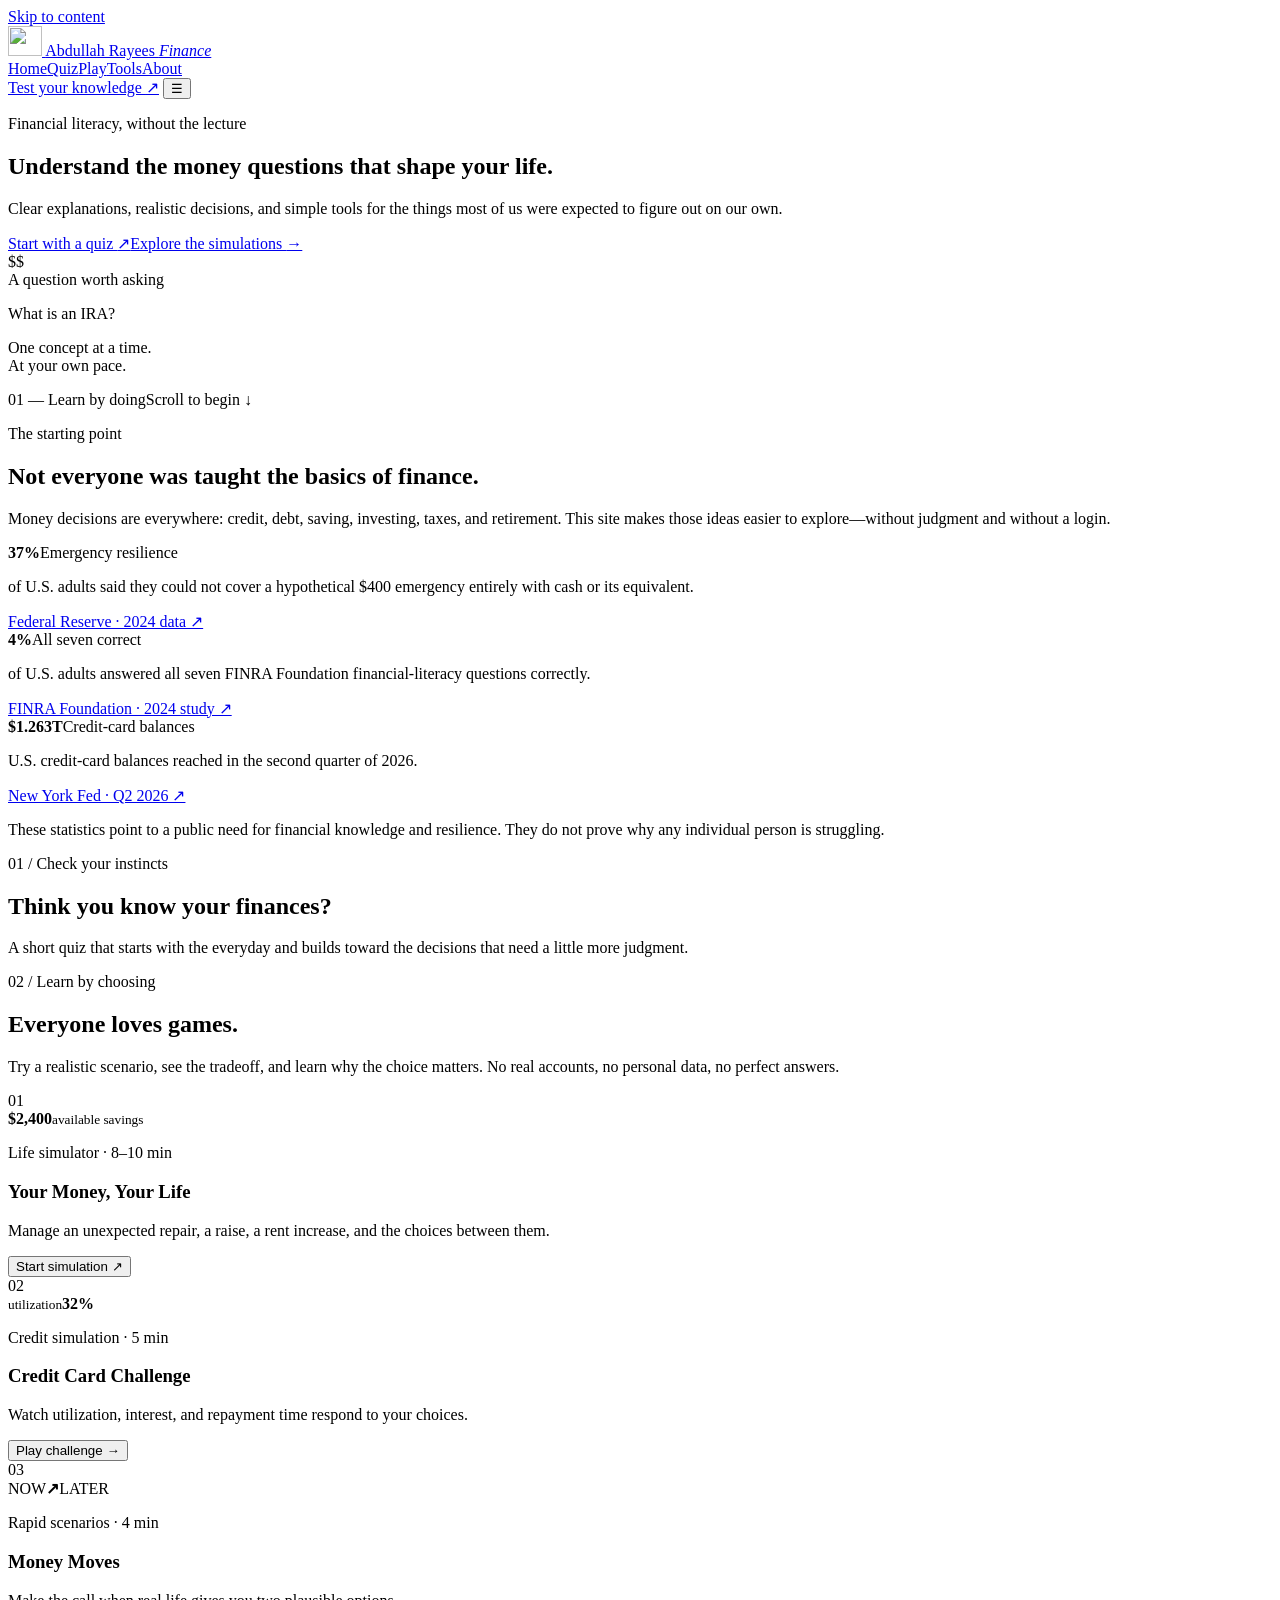
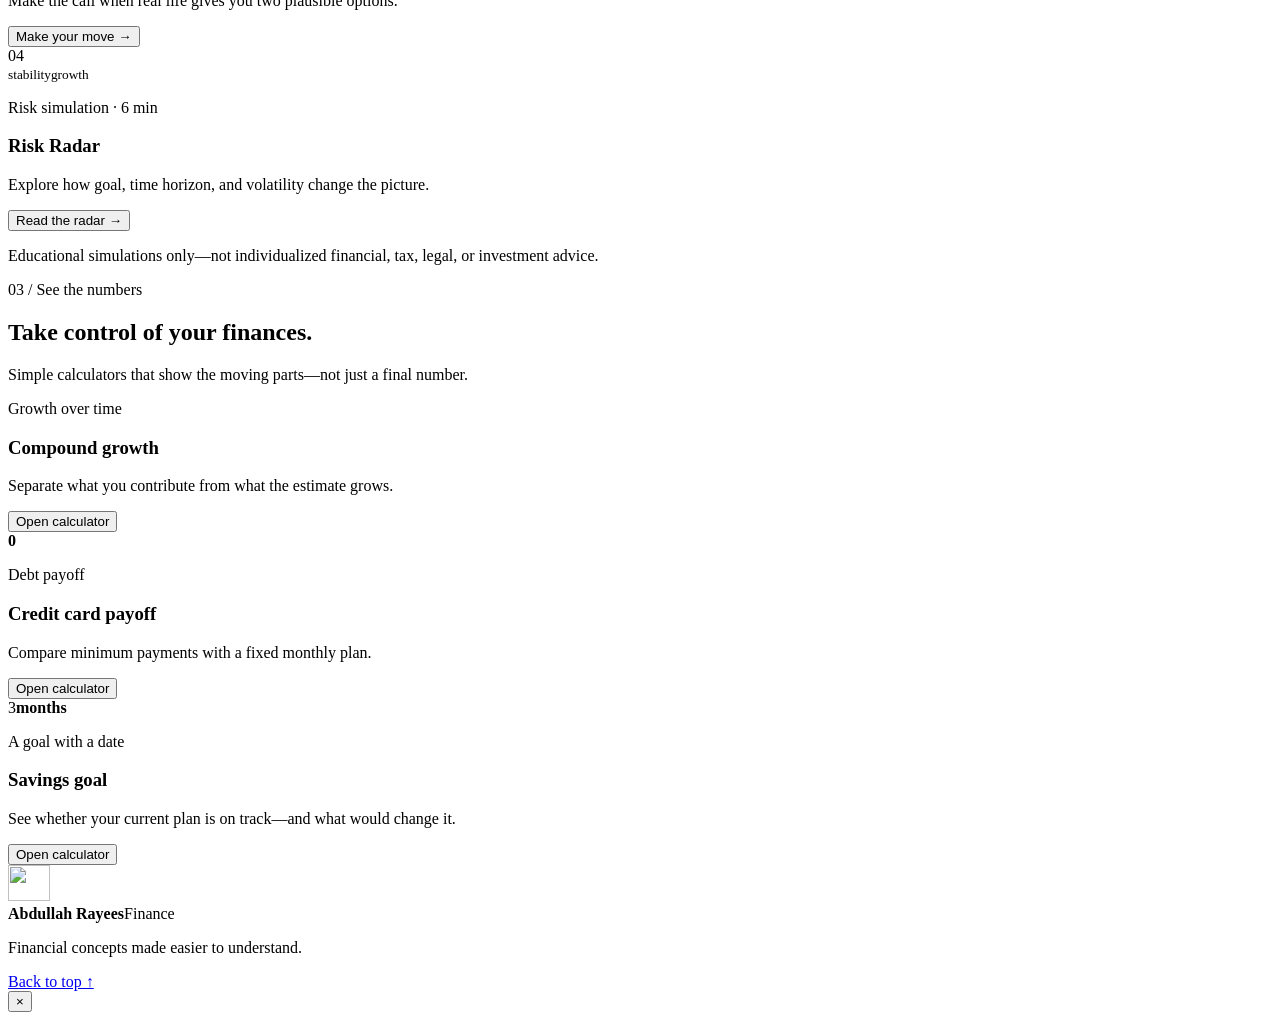
==== finance/index.html @ 42b0640b "Create index.html" ====
<!doctype html>
<html lang="en">
<head>
  <meta charset="utf-8">
  <meta name="viewport" content="width=device-width, initial-scale=1">
  <meta name="theme-color" content="#06182A">
  <meta name="description" content="A calm, practical introduction to financial concepts through quizzes, simulations, and simple tools.">
  <title>Finance, made clearer | Abdullah Rayees</title>
  <link rel="icon" href="./assets/favicon.ico">
  <link rel="stylesheet" href="./styles.css">
</head>
<body>
  <a class="skip-link" href="#main">Skip to content</a>
  <header class="site-header">
    <a class="brand" href="#top" aria-label="Abdullah Rayees Finance home">
      <img src="./assets/ar-mark.svg" alt="" width="34" height="30">
      <span>Abdullah Rayees <i>Finance</i></span>
    </a>
    <nav aria-label="Main navigation">
      <a href="#home">Home</a><a href="#quiz">Quiz</a><a href="#play">Play</a><a href="#tools">Tools</a><a href="#about">About</a>
    </nav>
    <a class="header-cta" href="#quiz">Test your knowledge <span>↗</span></a>
    <button class="menu-toggle" aria-label="Open menu" aria-expanded="false">☰</button>
  </header>

  <main id="main">
    <section class="hero section-dark" id="home">
      <div class="hero-grid">
        <div class="hero-copy">
          <p class="eyebrow">Financial literacy, without the lecture</p>
          <h1>Understand the money questions that shape your life.</h1>
          <p class="hero-intro">Clear explanations, realistic decisions, and simple tools for the things most of us were expected to figure out on our own.</p>
          <div class="hero-actions"><a class="button button-light" href="#quiz">Start with a quiz <span>↗</span></a><a class="text-link light-link" href="#play">Explore the simulations <span>→</span></a></div>
        </div>
        <div class="concept-card" aria-live="polite">
          <div class="orbit-art" aria-hidden="true"><span class="orbit orbit-one"></span><span class="orbit orbit-two"></span><span class="orbit-dot dot-one"></span><span class="orbit-dot dot-two"></span><span class="orbit-dot dot-three"></span><div class="orbit-core"><span>$$</span></div></div>
          <span class="concept-kicker">A question worth asking</span>
          <p class="concept-text" id="conceptText">What is an IRA?</p>
          <div class="concept-rule"><span></span></div>
          <p class="concept-note">One concept at a time.<br>At your own pace.</p>
        </div>
      </div>
      <div class="hero-foot"><span>01 — Learn by doing</span><span>Scroll to begin ↓</span></div>
    </section>

    <section class="problem section-light section-pad" id="about">
      <div class="section-heading split-heading"><div><p class="eyebrow gold">The starting point</p><h2>Not everyone was taught the basics of finance.</h2></div><p class="lede">Money decisions are everywhere: credit, debt, saving, investing, taxes, and retirement. This site makes those ideas easier to explore—without judgment and without a login.</p></div>
      <div class="stat-grid">
        <article class="stat-card"><div class="stat-top"><strong>37<span>%</span></strong><span class="stat-label">Emergency resilience</span></div><div class="stat-meter"><span style="width:37%"></span></div><p>of U.S. adults said they could not cover a hypothetical $400 emergency entirely with cash or its equivalent.</p><a href="https://www.federalreserve.gov/publications/2025-economic-well-being-of-us-households-in-2024-savings-and-investments.htm" target="_blank" rel="noopener">Federal Reserve · 2024 data ↗</a></article>
        <article class="stat-card featured"><div class="stat-top"><strong>4<span>%</span></strong><span class="stat-label">All seven correct</span></div><div class="stat-meter"><span style="width:4%"></span></div><p>of U.S. adults answered all seven FINRA Foundation financial-literacy questions correctly.</p><a href="https://www.finrafoundation.org/sites/finrafoundation/files/2025-07/NFCS-Report-Sixth-Edition-July-2025.pdf" target="_blank" rel="noopener">FINRA Foundation · 2024 study ↗</a></article>
        <article class="stat-card"><div class="stat-top"><strong>$1.263<span>T</span></strong><span class="stat-label">Credit-card balances</span></div><div class="stat-spark" aria-hidden="true"><i style="height:35%"></i><i style="height:48%"></i><i style="height:42%"></i><i style="height:66%"></i><i style="height:58%"></i><i style="height:83%"></i><i style="height:100%"></i></div><p>U.S. credit-card balances reached in the second quarter of 2026.</p><a href="https://www.newyorkfed.org/newsevents/news/research/2026/20260811" target="_blank" rel="noopener">New York Fed · Q2 2026 ↗</a></article>
      </div>
      <p class="source-note">These statistics point to a public need for financial knowledge and resilience. They do not prove why any individual person is struggling.</p>
    </section>

    <section class="quiz-section section-dark section-pad" id="quiz">
      <div class="section-heading split-heading"><div><p class="eyebrow">01 / Check your instincts</p><h2>Think you know your finances?</h2></div><p class="lede">A short quiz that starts with the everyday and builds toward the decisions that need a little more judgment.</p></div>
      <div class="quiz-shell" id="quizApp"></div>
    </section>

    <section class="play-section section-light section-pad" id="play">
      <div class="section-heading split-heading"><div><p class="eyebrow gold">02 / Learn by choosing</p><h2>Everyone loves games.</h2></div><p class="lede">Try a realistic scenario, see the tradeoff, and learn why the choice matters. No real accounts, no personal data, no perfect answers.</p></div>
      <div class="game-grid">
        <article class="game-card game-card-large"><div class="card-number">01</div><div class="game-visual life-visual" aria-hidden="true"><span class="visual-ring"></span><span class="visual-line line-a"></span><span class="visual-line line-b"></span><span class="visual-dot"></span><strong>$2,400</strong><small>available savings</small></div><div><p class="card-type">Life simulator · 8–10 min</p><h3>Your Money, Your Life</h3><p>Manage an unexpected repair, a raise, a rent increase, and the choices between them.</p><button class="button button-dark game-launch" data-game="life">Start simulation <span>↗</span></button></div></article>
        <article class="game-card"><div class="card-number">02</div><div class="game-visual credit-visual" aria-hidden="true"><span class="credit-bar"><i></i></span><span class="credit-bar"><i></i></span><span class="credit-bar"><i></i></span><small>utilization</small><strong>32%</strong></div><p class="card-type">Credit simulation · 5 min</p><h3>Credit Card Challenge</h3><p>Watch utilization, interest, and repayment time respond to your choices.</p><button class="text-link launch-link game-launch" data-game="credit">Play challenge <span>→</span></button></article>
        <article class="game-card"><div class="card-number">03</div><div class="game-visual moves-visual" aria-hidden="true"><span>NOW</span><b>↗</b><span>LATER</span></div><p class="card-type">Rapid scenarios · 4 min</p><h3>Money Moves</h3><p>Make the call when real life gives you two plausible options.</p><button class="text-link launch-link game-launch" data-game="moves">Make your move <span>→</span></button></article>
        <article class="game-card"><div class="card-number">04</div><div class="game-visual risk-visual" aria-hidden="true"><span class="risk-axis"></span><span class="risk-point point-low"></span><span class="risk-point point-high"></span><small>stability</small><small>growth</small></div><p class="card-type">Risk simulation · 6 min</p><h3>Risk Radar</h3><p>Explore how goal, time horizon, and volatility change the picture.</p><button class="text-link launch-link game-launch" data-game="risk">Read the radar <span>→</span></button></article>
      </div>
      <p class="disclaimer">Educational simulations only—not individualized financial, tax, legal, or investment advice.</p>
    </section>

    <section class="tools-section section-dark section-pad" id="tools">
      <div class="section-heading split-heading"><div><p class="eyebrow">03 / See the numbers</p><h2>Take control of your finances.</h2></div><p class="lede">Simple calculators that show the moving parts—not just a final number.</p></div>
      <div class="tools-grid"><article class="tool-card"><div class="tool-visual growth-visual" aria-hidden="true"><span></span><span></span><span></span><span></span><span></span><span></span></div><p class="card-type">Growth over time</p><h3>Compound growth</h3><p>Separate what you contribute from what the estimate grows.</p><button class="button button-light tool-launch" data-tool="compound">Open calculator</button></article><article class="tool-card"><div class="tool-visual payoff-visual" aria-hidden="true"><span class="payoff-path"></span><b>0</b></div><p class="card-type">Debt payoff</p><h3>Credit card payoff</h3><p>Compare minimum payments with a fixed monthly plan.</p><button class="button button-light tool-launch" data-tool="payoff">Open calculator</button></article><article class="tool-card"><div class="tool-visual goal-visual" aria-hidden="true"><span>3</span><i></i><b>months</b></div><p class="card-type">A goal with a date</p><h3>Savings goal</h3><p>See whether your current plan is on track—and what would change it.</p><button class="button button-light tool-launch" data-tool="savings">Open calculator</button></article></div>
    </section>
  </main>

  <footer class="site-footer"><div class="footer-brand"><img src="./assets/ar-mark.svg" alt="" width="42" height="36"><div><strong>Abdullah Rayees</strong><span>Finance</span></div></div><p>Financial concepts made easier to understand.</p><div><a href="#home">Back to top ↑</a></div></footer>

  <div class="modal" id="modal" aria-hidden="true"><div class="modal-backdrop" data-close-modal></div><div class="modal-panel" role="dialog" aria-modal="true" aria-labelledby="modalTitle"><button class="modal-close" aria-label="Close">×</button><div id="modalContent"></div></div></div>
  <script src="./script.js"></script>
</body>
</html>
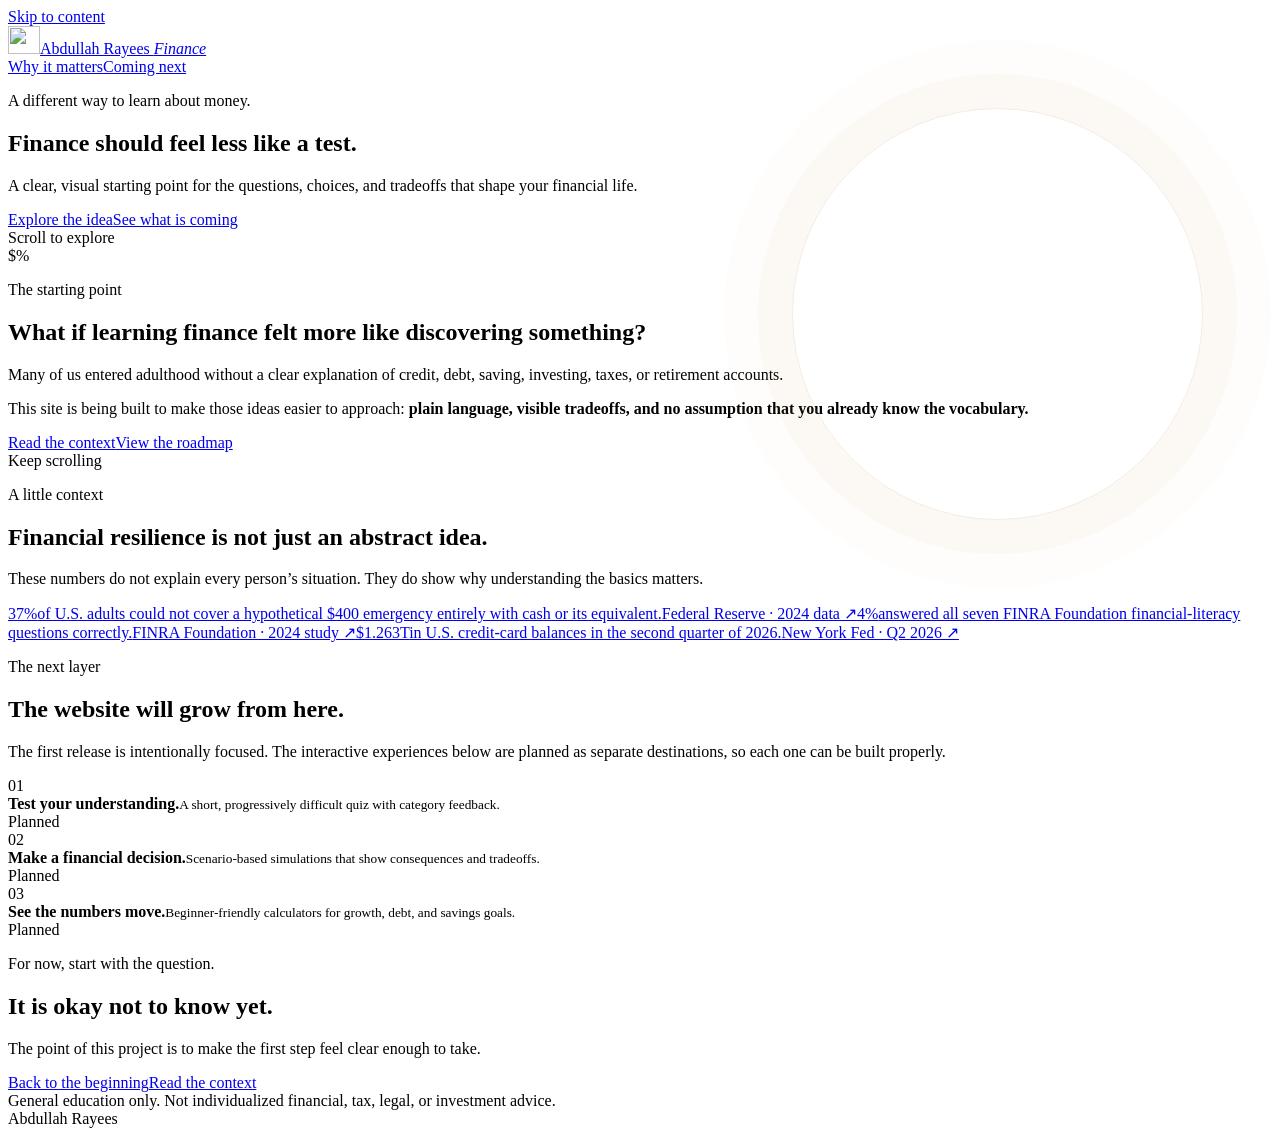
==== commit fe50bd14: "Update index.html" ====
--- a/finance/index.html
+++ b/finance/index.html
@@ -3,81 +3,35 @@
 <head>
   <meta charset="utf-8">
   <meta name="viewport" content="width=device-width, initial-scale=1">
-  <meta name="theme-color" content="#06182A">
-  <meta name="description" content="A calm, practical introduction to financial concepts through quizzes, simulations, and simple tools.">
-  <title>Finance, made clearer | Abdullah Rayees</title>
+  <meta name="theme-color" content="#07111f">
+  <meta name="description" content="A different way to learn the money questions that shape your life.">
+  <title>A different way to learn about money</title>
   <link rel="icon" href="./assets/favicon.ico">
   <link rel="stylesheet" href="./styles.css">
 </head>
 <body>
   <a class="skip-link" href="#main">Skip to content</a>
-  <header class="site-header">
-    <a class="brand" href="#top" aria-label="Abdullah Rayees Finance home">
-      <img src="./assets/ar-mark.svg" alt="" width="34" height="30">
-      <span>Abdullah Rayees <i>Finance</i></span>
-    </a>
-    <nav aria-label="Main navigation">
-      <a href="#home">Home</a><a href="#quiz">Quiz</a><a href="#play">Play</a><a href="#tools">Tools</a><a href="#about">About</a>
-    </nav>
-    <a class="header-cta" href="#quiz">Test your knowledge <span>↗</span></a>
-    <button class="menu-toggle" aria-label="Open menu" aria-expanded="false">☰</button>
-  </header>
+  <nav class="site-nav" aria-label="Primary navigation">
+    <a class="wordmark" href="#home"><img src="./assets/ar-mark.svg" alt="" width="32" height="28"><span>Abdullah Rayees <em>Finance</em></span></a>
+    <div class="nav-links"><a href="#why-it-matters">Why it matters</a><a href="#coming-next">Coming next</a></div>
+  </nav>
 
   <main id="main">
-    <section class="hero section-dark" id="home">
-      <div class="hero-grid">
-        <div class="hero-copy">
-          <p class="eyebrow">Financial literacy, without the lecture</p>
-          <h1>Understand the money questions that shape your life.</h1>
-          <p class="hero-intro">Clear explanations, realistic decisions, and simple tools for the things most of us were expected to figure out on our own.</p>
-          <div class="hero-actions"><a class="button button-light" href="#quiz">Start with a quiz <span>↗</span></a><a class="text-link light-link" href="#play">Explore the simulations <span>→</span></a></div>
-        </div>
-        <div class="concept-card" aria-live="polite">
-          <div class="orbit-art" aria-hidden="true"><span class="orbit orbit-one"></span><span class="orbit orbit-two"></span><span class="orbit-dot dot-one"></span><span class="orbit-dot dot-two"></span><span class="orbit-dot dot-three"></span><div class="orbit-core"><span>$$</span></div></div>
-          <span class="concept-kicker">A question worth asking</span>
-          <p class="concept-text" id="conceptText">What is an IRA?</p>
-          <div class="concept-rule"><span></span></div>
-          <p class="concept-note">One concept at a time.<br>At your own pace.</p>
-        </div>
-      </div>
-      <div class="hero-foot"><span>01 — Learn by doing</span><span>Scroll to begin ↓</span></div>
+    <section class="hero reveal" id="home">
+      <div class="hero-copy"><p class="kicker">A different way to learn about money.</p><h1>Finance should feel less like a test.</h1><p class="hero-description">A clear, visual starting point for the questions, choices, and tradeoffs that shape your financial life.</p><div class="actions"><a class="button primary" href="#why-it-matters">Explore the idea</a><a class="button" href="#coming-next">See what is coming</a></div></div>
+      <div class="scroll-cue">Scroll to explore</div>
+      <div class="hero-drawing" aria-hidden="true"><span class="coin coin-a">$</span><span class="coin coin-b">%</span><span class="orbit-line"></span><span class="orbit-line orbit-line-two"></span><span class="hero-dot"></span></div>
     </section>
 
-    <section class="problem section-light section-pad" id="about">
-      <div class="section-heading split-heading"><div><p class="eyebrow gold">The starting point</p><h2>Not everyone was taught the basics of finance.</h2></div><p class="lede">Money decisions are everywhere: credit, debt, saving, investing, taxes, and retirement. This site makes those ideas easier to explore—without judgment and without a login.</p></div>
-      <div class="stat-grid">
-        <article class="stat-card"><div class="stat-top"><strong>37<span>%</span></strong><span class="stat-label">Emergency resilience</span></div><div class="stat-meter"><span style="width:37%"></span></div><p>of U.S. adults said they could not cover a hypothetical $400 emergency entirely with cash or its equivalent.</p><a href="https://www.federalreserve.gov/publications/2025-economic-well-being-of-us-households-in-2024-savings-and-investments.htm" target="_blank" rel="noopener">Federal Reserve · 2024 data ↗</a></article>
-        <article class="stat-card featured"><div class="stat-top"><strong>4<span>%</span></strong><span class="stat-label">All seven correct</span></div><div class="stat-meter"><span style="width:4%"></span></div><p>of U.S. adults answered all seven FINRA Foundation financial-literacy questions correctly.</p><a href="https://www.finrafoundation.org/sites/finrafoundation/files/2025-07/NFCS-Report-Sixth-Edition-July-2025.pdf" target="_blank" rel="noopener">FINRA Foundation · 2024 study ↗</a></article>
-        <article class="stat-card"><div class="stat-top"><strong>$1.263<span>T</span></strong><span class="stat-label">Credit-card balances</span></div><div class="stat-spark" aria-hidden="true"><i style="height:35%"></i><i style="height:48%"></i><i style="height:42%"></i><i style="height:66%"></i><i style="height:58%"></i><i style="height:83%"></i><i style="height:100%"></i></div><p>U.S. credit-card balances reached in the second quarter of 2026.</p><a href="https://www.newyorkfed.org/newsevents/news/research/2026/20260811" target="_blank" rel="noopener">New York Fed · Q2 2026 ↗</a></article>
-      </div>
-      <p class="source-note">These statistics point to a public need for financial knowledge and resilience. They do not prove why any individual person is struggling.</p>
-    </section>
+    <section class="intro-section reveal" id="why-it-matters"><div class="intro-copy"><p class="kicker">The starting point</p><h2>What if learning finance felt more like discovering something?</h2><p>Many of us entered adulthood without a clear explanation of credit, debt, saving, investing, taxes, or retirement accounts.</p><p>This site is being built to make those ideas easier to approach: <strong>plain language, visible tradeoffs, and no assumption that you already know the vocabulary.</strong></p><div class="actions intro-actions"><a class="button primary" href="#evidence">Read the context</a><a class="button" href="#coming-next">View the roadmap</a></div><div class="scroll-cue intro-scroll">Keep scrolling</div></div></section>
 
-    <section class="quiz-section section-dark section-pad" id="quiz">
-      <div class="section-heading split-heading"><div><p class="eyebrow">01 / Check your instincts</p><h2>Think you know your finances?</h2></div><p class="lede">A short quiz that starts with the everyday and builds toward the decisions that need a little more judgment.</p></div>
-      <div class="quiz-shell" id="quizApp"></div>
-    </section>
+    <section class="evidence-section reveal" id="evidence"><div class="section-rule"></div><div class="evidence-copy"><p class="kicker">A little context</p><h2>Financial resilience is not just an abstract idea.</h2><p class="story-detail">These numbers do not explain every person’s situation. They do show why understanding the basics matters.</p></div><div class="evidence-list"><a class="evidence-row" href="https://www.federalreserve.gov/publications/2025-economic-well-being-of-us-households-in-2024-savings-and-investments.htm" target="_blank" rel="noopener"><span class="evidence-number">37%</span><span class="evidence-text">of U.S. adults could not cover a hypothetical $400 emergency entirely with cash or its equivalent.</span><span class="evidence-source">Federal Reserve · 2024 data ↗</span></a><a class="evidence-row" href="https://www.finrafoundation.org/sites/finrafoundation/files/2025-07/NFCS-Report-Sixth-Edition-July-2025.pdf" target="_blank" rel="noopener"><span class="evidence-number">4%</span><span class="evidence-text">answered all seven FINRA Foundation financial-literacy questions correctly.</span><span class="evidence-source">FINRA Foundation · 2024 study ↗</span></a><a class="evidence-row" href="https://www.newyorkfed.org/newsevents/news/research/2026/20260811" target="_blank" rel="noopener"><span class="evidence-number">$1.263T</span><span class="evidence-text">in U.S. credit-card balances in the second quarter of 2026.</span><span class="evidence-source">New York Fed · Q2 2026 ↗</span></a></div></section>
 
-    <section class="play-section section-light section-pad" id="play">
-      <div class="section-heading split-heading"><div><p class="eyebrow gold">02 / Learn by choosing</p><h2>Everyone loves games.</h2></div><p class="lede">Try a realistic scenario, see the tradeoff, and learn why the choice matters. No real accounts, no personal data, no perfect answers.</p></div>
-      <div class="game-grid">
-        <article class="game-card game-card-large"><div class="card-number">01</div><div class="game-visual life-visual" aria-hidden="true"><span class="visual-ring"></span><span class="visual-line line-a"></span><span class="visual-line line-b"></span><span class="visual-dot"></span><strong>$2,400</strong><small>available savings</small></div><div><p class="card-type">Life simulator · 8–10 min</p><h3>Your Money, Your Life</h3><p>Manage an unexpected repair, a raise, a rent increase, and the choices between them.</p><button class="button button-dark game-launch" data-game="life">Start simulation <span>↗</span></button></div></article>
-        <article class="game-card"><div class="card-number">02</div><div class="game-visual credit-visual" aria-hidden="true"><span class="credit-bar"><i></i></span><span class="credit-bar"><i></i></span><span class="credit-bar"><i></i></span><small>utilization</small><strong>32%</strong></div><p class="card-type">Credit simulation · 5 min</p><h3>Credit Card Challenge</h3><p>Watch utilization, interest, and repayment time respond to your choices.</p><button class="text-link launch-link game-launch" data-game="credit">Play challenge <span>→</span></button></article>
-        <article class="game-card"><div class="card-number">03</div><div class="game-visual moves-visual" aria-hidden="true"><span>NOW</span><b>↗</b><span>LATER</span></div><p class="card-type">Rapid scenarios · 4 min</p><h3>Money Moves</h3><p>Make the call when real life gives you two plausible options.</p><button class="text-link launch-link game-launch" data-game="moves">Make your move <span>→</span></button></article>
-        <article class="game-card"><div class="card-number">04</div><div class="game-visual risk-visual" aria-hidden="true"><span class="risk-axis"></span><span class="risk-point point-low"></span><span class="risk-point point-high"></span><small>stability</small><small>growth</small></div><p class="card-type">Risk simulation · 6 min</p><h3>Risk Radar</h3><p>Explore how goal, time horizon, and volatility change the picture.</p><button class="text-link launch-link game-launch" data-game="risk">Read the radar <span>→</span></button></article>
-      </div>
-      <p class="disclaimer">Educational simulations only—not individualized financial, tax, legal, or investment advice.</p>
-    </section>
+    <section class="roadmap-section reveal" id="coming-next"><div class="roadmap-copy"><p class="kicker">The next layer</p><h2>The website will grow from here.</h2><p class="story-detail">The first release is intentionally focused. The interactive experiences below are planned as separate destinations, so each one can be built properly.</p></div><div class="roadmap-list"><div class="roadmap-row"><span class="row-number">01</span><div><strong>Test your understanding.</strong><small>A short, progressively difficult quiz with category feedback.</small></div><span class="status">Planned</span></div><div class="roadmap-row"><span class="row-number">02</span><div><strong>Make a financial decision.</strong><small>Scenario-based simulations that show consequences and tradeoffs.</small></div><span class="status">Planned</span></div><div class="roadmap-row"><span class="row-number">03</span><div><strong>See the numbers move.</strong><small>Beginner-friendly calculators for growth, debt, and savings goals.</small></div><span class="status">Planned</span></div></div></section>
 
-    <section class="tools-section section-dark section-pad" id="tools">
-      <div class="section-heading split-heading"><div><p class="eyebrow">03 / See the numbers</p><h2>Take control of your finances.</h2></div><p class="lede">Simple calculators that show the moving parts—not just a final number.</p></div>
-      <div class="tools-grid"><article class="tool-card"><div class="tool-visual growth-visual" aria-hidden="true"><span></span><span></span><span></span><span></span><span></span><span></span></div><p class="card-type">Growth over time</p><h3>Compound growth</h3><p>Separate what you contribute from what the estimate grows.</p><button class="button button-light tool-launch" data-tool="compound">Open calculator</button></article><article class="tool-card"><div class="tool-visual payoff-visual" aria-hidden="true"><span class="payoff-path"></span><b>0</b></div><p class="card-type">Debt payoff</p><h3>Credit card payoff</h3><p>Compare minimum payments with a fixed monthly plan.</p><button class="button button-light tool-launch" data-tool="payoff">Open calculator</button></article><article class="tool-card"><div class="tool-visual goal-visual" aria-hidden="true"><span>3</span><i></i><b>months</b></div><p class="card-type">A goal with a date</p><h3>Savings goal</h3><p>See whether your current plan is on track—and what would change it.</p><button class="button button-light tool-launch" data-tool="savings">Open calculator</button></article></div>
-    </section>
+    <section class="closing reveal"><div><p class="kicker">For now, start with the question.</p><h2>It is okay not to know yet.</h2><p class="story-detail closing-detail">The point of this project is to make the first step feel clear enough to take.</p><div class="actions"><a class="button primary" href="#home">Back to the beginning</a><a class="button" href="#evidence">Read the context</a></div></div></section>
   </main>
-
-  <footer class="site-footer"><div class="footer-brand"><img src="./assets/ar-mark.svg" alt="" width="42" height="36"><div><strong>Abdullah Rayees</strong><span>Finance</span></div></div><p>Financial concepts made easier to understand.</p><div><a href="#home">Back to top ↑</a></div></footer>
-
-  <div class="modal" id="modal" aria-hidden="true"><div class="modal-backdrop" data-close-modal></div><div class="modal-panel" role="dialog" aria-modal="true" aria-labelledby="modalTitle"><button class="modal-close" aria-label="Close">×</button><div id="modalContent"></div></div></div>
+  <footer><div>General education only. Not individualized financial, tax, legal, or investment advice.</div><span>Abdullah Rayees</span></footer>
   <script src="./script.js"></script>
 </body>
 </html>
--- a/finance/styles.css
+++ b/finance/styles.css
@@ -0,0 +1,3 @@
+@import url('https://fonts.googleapis.com/css2?family=DM+Sans:wght@400;500;600;700&family=Playfair+Display:wght@500;600&display=swap');
+:root{--motion:cubic-bezier(.22,.61,.36,1)}
+.section-dark{position:relative;overflow:hidden}.section-dark:after{content:"";position:absolute;inset:0;pointer-events:none;opacity:.16;background-image:linear-gradient(rgba(238,228,210,.18) 1px,transparent 1px),linear-gradient(90deg,rgba(238,228,210,.18) 1px,transparent 1px);background-size:72px 72px;mask-image:linear-gradient(to bottom,transparent,black 18%,black 80%,transparent)}.section-dark>*{position:relative;z-index:1}.hero:before{content:"";position:absolute;width:32vw;height:32vw;right:6vw;top:12%;border:1px solid rgba(184,149,88,.18);border-radius:50%;box-shadow:0 0 0 34px rgba(184,149,88,.035),0 0 0 68px rgba(184,149,88,.025);animation:slow-spin 32s linear infinite}.hero:after{opacity:.1}.hero-copy{animation:rise-in .8s var(--motion) both}.concept-card{animation:rise-in 1s .12s var(--motion) both;box-shadow:inset 0 0 70px rgba(184,149,88,.04)}.orbit-art{position:absolute;right:9%;top:8%;width:118px;height:118px;opacity:.82}.orbit{position:absolute;inset:0;border:1px solid rgba(184,149,88,.55);border-radius:50%;transform:rotate(-28deg) scaleX(.48)}.orbit-two{inset:14px;transform:rotate(54deg) scaleX(.65);border-color:rgba(238,228,210,.4)}.orbit-core{position:absolute;inset:48px;border:1px solid var(--gold);border-radius:50%;display:grid;place-items:center;color:var(--gold);font:600 .62rem var(--body)}.orbit-dot{position:absolute;width:6px;height:6px;background:var(--gold);border-radius:50%;box-shadow:0 0 0 4px rgba(184,149,88,.12)}.dot-one{left:5px;top:50%;animation:orbit-one 8s linear infinite}.dot-two{right:6px;top:20%;background:var(--champ);animation:orbit-two 11s linear infinite}.dot-three{right:25%;bottom:0;animation:float 3s ease-in-out infinite}.stat-card,.game-card,.tool-card{transition:transform .35s var(--motion),box-shadow .35s var(--motion)}.stat-card:hover,.game-card:hover,.tool-card:hover{transform:translateY(-6px);box-shadow:0 18px 34px rgba(6,24,42,.12);z-index:2}.stat-top{display:flex;justify-content:space-between;align-items:flex-start;gap:1rem}.stat-label{font-size:.62rem;text-transform:uppercase;letter-spacing:.11em;color:var(--blue);padding-top:.6rem;text-align:right}.stat-meter{height:5px;background:rgba(6,24,42,.1);margin:1rem 0 .2rem;overflow:hidden}.stat-meter span{display:block;height:100%;background:var(--gold);animation:grow-in 1.4s .3s var(--motion) both;transform-origin:left}.stat-spark{height:40px;display:flex;align-items:flex-end;gap:4px;margin:1rem 0 .2rem}.stat-spark i{display:block;flex:1;background:var(--blue);opacity:.65;animation:bar-rise .8s var(--motion) both}.stat-spark i:last-child{background:var(--gold);opacity:1}.game-visual{position:relative;height:96px;margin:0 0 1.3rem;overflow:hidden}.game-card-large .game-visual{height:150px;position:absolute;right:2rem;top:1.8rem;width:42%}.life-visual .visual-ring{position:absolute;width:118px;height:118px;border:1px solid rgba(6,24,42,.3);border-radius:50%;right:20%;top:10px;box-shadow:0 0 0 16px rgba(6,24,42,.035),0 0 0 32px rgba(6,24,42,.025)}.life-visual .visual-line{position:absolute;height:1px;background:var(--blue);transform-origin:left;left:14%;top:54%}.line-a{width:65%;transform:rotate(-22deg)}.line-b{width:52%;transform:rotate(29deg);opacity:.55}.visual-dot{position:absolute;width:9px;height:9px;background:var(--gold);border-radius:50%;left:13%;top:50%;box-shadow:0 0 0 7px rgba(184,149,88,.18);animation:float 3.5s ease-in-out infinite}.life-visual strong,.life-visual small{position:absolute;right:2%;bottom:24px;color:var(--navy)}.life-visual small{bottom:5px;font-size:.62rem;text-transform:uppercase;letter-spacing:.1em;color:var(--blue)}.credit-visual{display:flex;flex-direction:column;justify-content:center;gap:7px;padding-right:35%}.credit-bar{height:7px;background:rgba(6,24,42,.12);display:block}.credit-bar i{display:block;height:100%;background:var(--blue);animation:grow-in 1.1s var(--motion) both}.credit-bar:nth-child(1) i{width:32%}.credit-bar:nth-child(2) i{width:57%;background:var(--gold)}.credit-bar:nth-child(3) i{width:22%}.credit-visual small,.credit-visual strong{position:absolute;right:0;top:22px;color:var(--blue);font-size:.62rem;text-transform:uppercase;letter-spacing:.1em}.credit-visual strong{top:38px;color:var(--navy);font:2.3rem var(--display);letter-spacing:-.05em}.moves-visual{border-bottom:1px solid var(--line);display:flex;align-items:center;justify-content:space-between;padding:0 5%;color:var(--blue);font-size:.63rem;letter-spacing:.12em}.moves-visual b{font-size:2rem;color:var(--gold);font-weight:400;animation:float 2.5s ease-in-out infinite}.risk-visual{margin-top:5px;border-left:1px solid var(--line);border-bottom:1px solid var(--line)}.risk-axis{position:absolute;left:12%;bottom:26%;width:74%;height:1px;background:var(--blue);transform:rotate(-20deg);transform-origin:left}.risk-point{position:absolute;width:10px;height:10px;border-radius:50%;background:var(--gold);box-shadow:0 0 0 6px rgba(184,149,88,.18)}.point-low{left:18%;bottom:18%}.point-high{right:19%;top:14%;background:var(--blue);box-shadow:0 0 0 6px rgba(50,101,138,.15)}.risk-visual small{position:absolute;bottom:1px;color:var(--blue);font-size:.6rem;text-transform:uppercase;letter-spacing:.1em}.risk-visual small:last-child{right:0}.tool-visual{height:74px;width:100%;margin-bottom:1.4rem;position:relative}.growth-visual{display:flex;align-items:flex-end;gap:6px;padding:0 6%;border-bottom:1px solid rgba(238,228,210,.25)}.growth-visual span{display:block;flex:1;background:var(--blue);height:25%;animation:bar-rise 1s var(--motion) both}.growth-visual span:nth-child(2){height:34%;animation-delay:.08s}.growth-visual span:nth-child(3){height:47%;animation-delay:.16s}.growth-visual span:nth-child(4){height:58%;animation-delay:.24s}.growth-visual span:nth-child(5){height:74%;animation-delay:.32s}.growth-visual span:nth-child(6){height:100%;background:var(--gold);animation-delay:.4s}..payoff-visual{border-bottom:1px solid rgba(238,228,210,.25)}.payoff-path{position:absolute;left:3%;right:3%;top:15%;height:70%;border-bottom:2px solid var(--gold);border-radius:0 0 100% 0;transform:skewY(-16deg)}.payoff-visual b{position:absolute;right:2%;bottom:2px;color:var(--gold);font:2.4rem var(--display)}.goal-visual{display:flex;align-items:center;gap:1rem;color:var(--gold);border-bottom:1px solid rgba(238,228,210,.25)}.goal-visual span{font:3rem var(--display)}.goal-visual i{height:42px;width:1px;background:var(--gold);transform:rotate(22deg)}.goal-visual b{font-size:.65rem;font-weight:400;text-transform:uppercase;letter-spacing:.1em;color:var(--champ)}@keyframes rise-in{from{opacity:0;transform:translateY(18px)}to{opacity:1;transform:none}}@keyframes slow-spin{to{transform:rotate(360deg)}}@keyframes orbit-one{to{transform:rotate(360deg) translateX(49px)}}@keyframes orbit-two{to{transform:rotate(-360deg) translateX(40px)}}@keyframes float{0%,100%{transform:translateY(0)}50%{transform:translateY(-6px)}}@keyframes grow-in{from{transform:scaleX(0)}to{transform:scaleX(1)}}@keyframes bar-rise{from{transform:scaleY(0);transform-origin:bottom}to{transform:scaleY(1);transform-origin:bottom}}@media(max-width:780px){.hero:before{width:70vw;height:70vw;right:-25vw;top:12%}.orbit-art{right:7%;top:5%}.game-card-large .game-visual{position:relative;right:auto;top:auto;width:100%;height:130px;margin-bottom:1.5rem}.stat-top{align-items:center}.stat-label{padding-top:0}}@media(prefers-reduced-motion:reduce){.hero:before,.orbit-dot,.visual-dot,.moves-visual b{animation:none}.hero-copy,.concept-card,.stat-meter span,.stat-spark i,.credit-bar i,.growth-visual span{animation:none}.stat-card,.game-card,.tool-card{transition:none}}
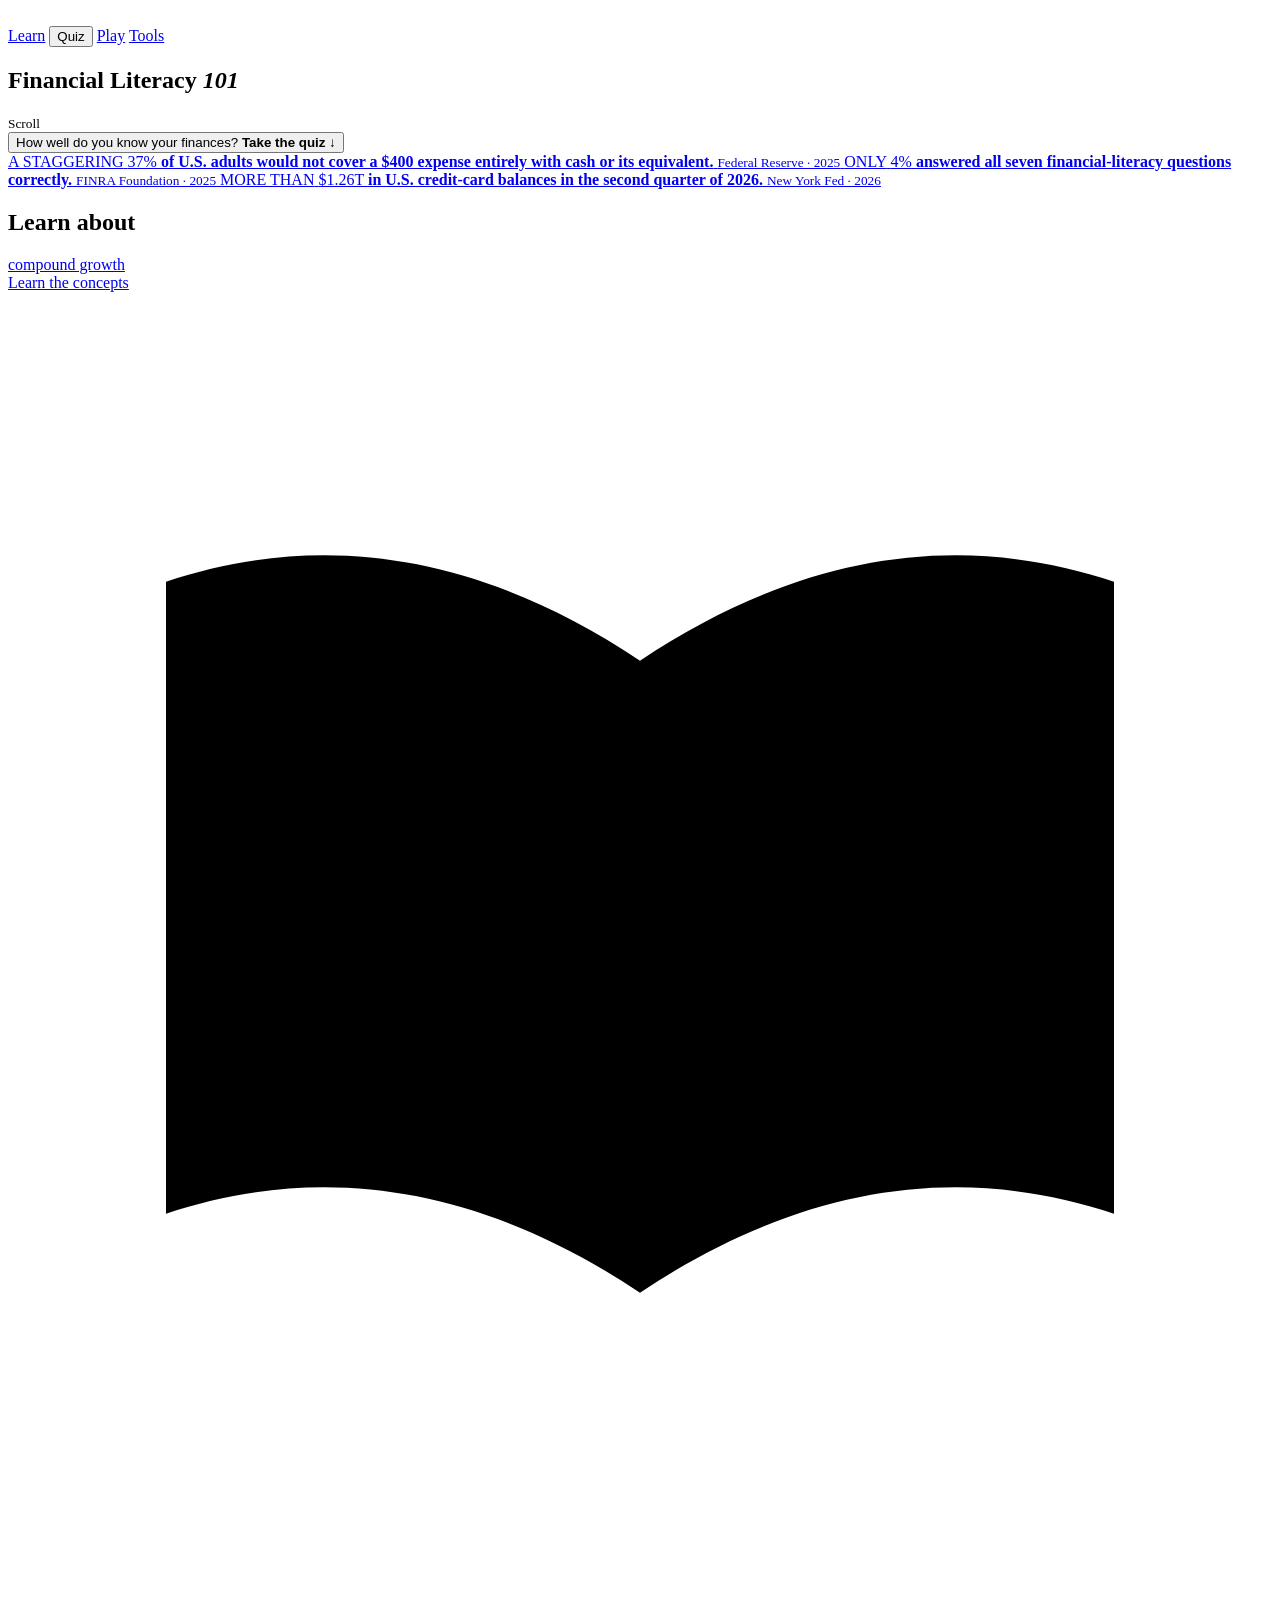
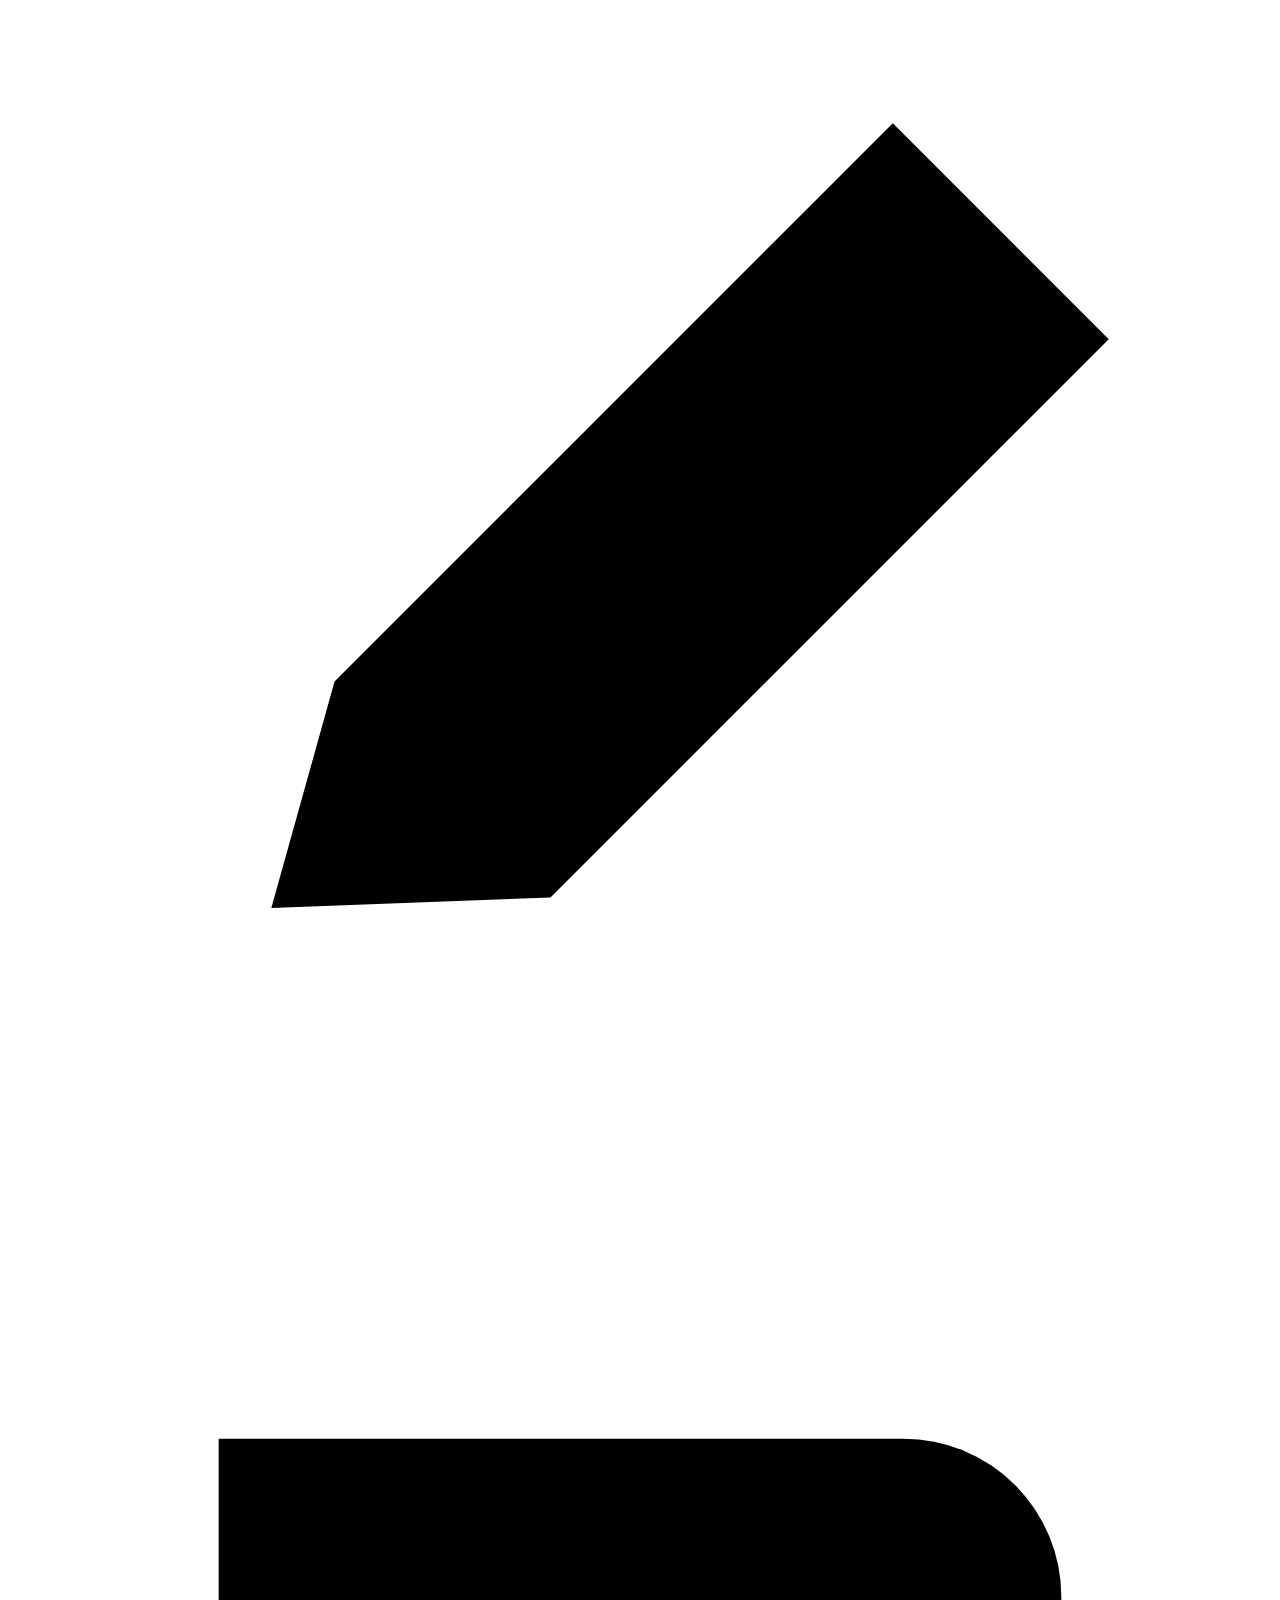
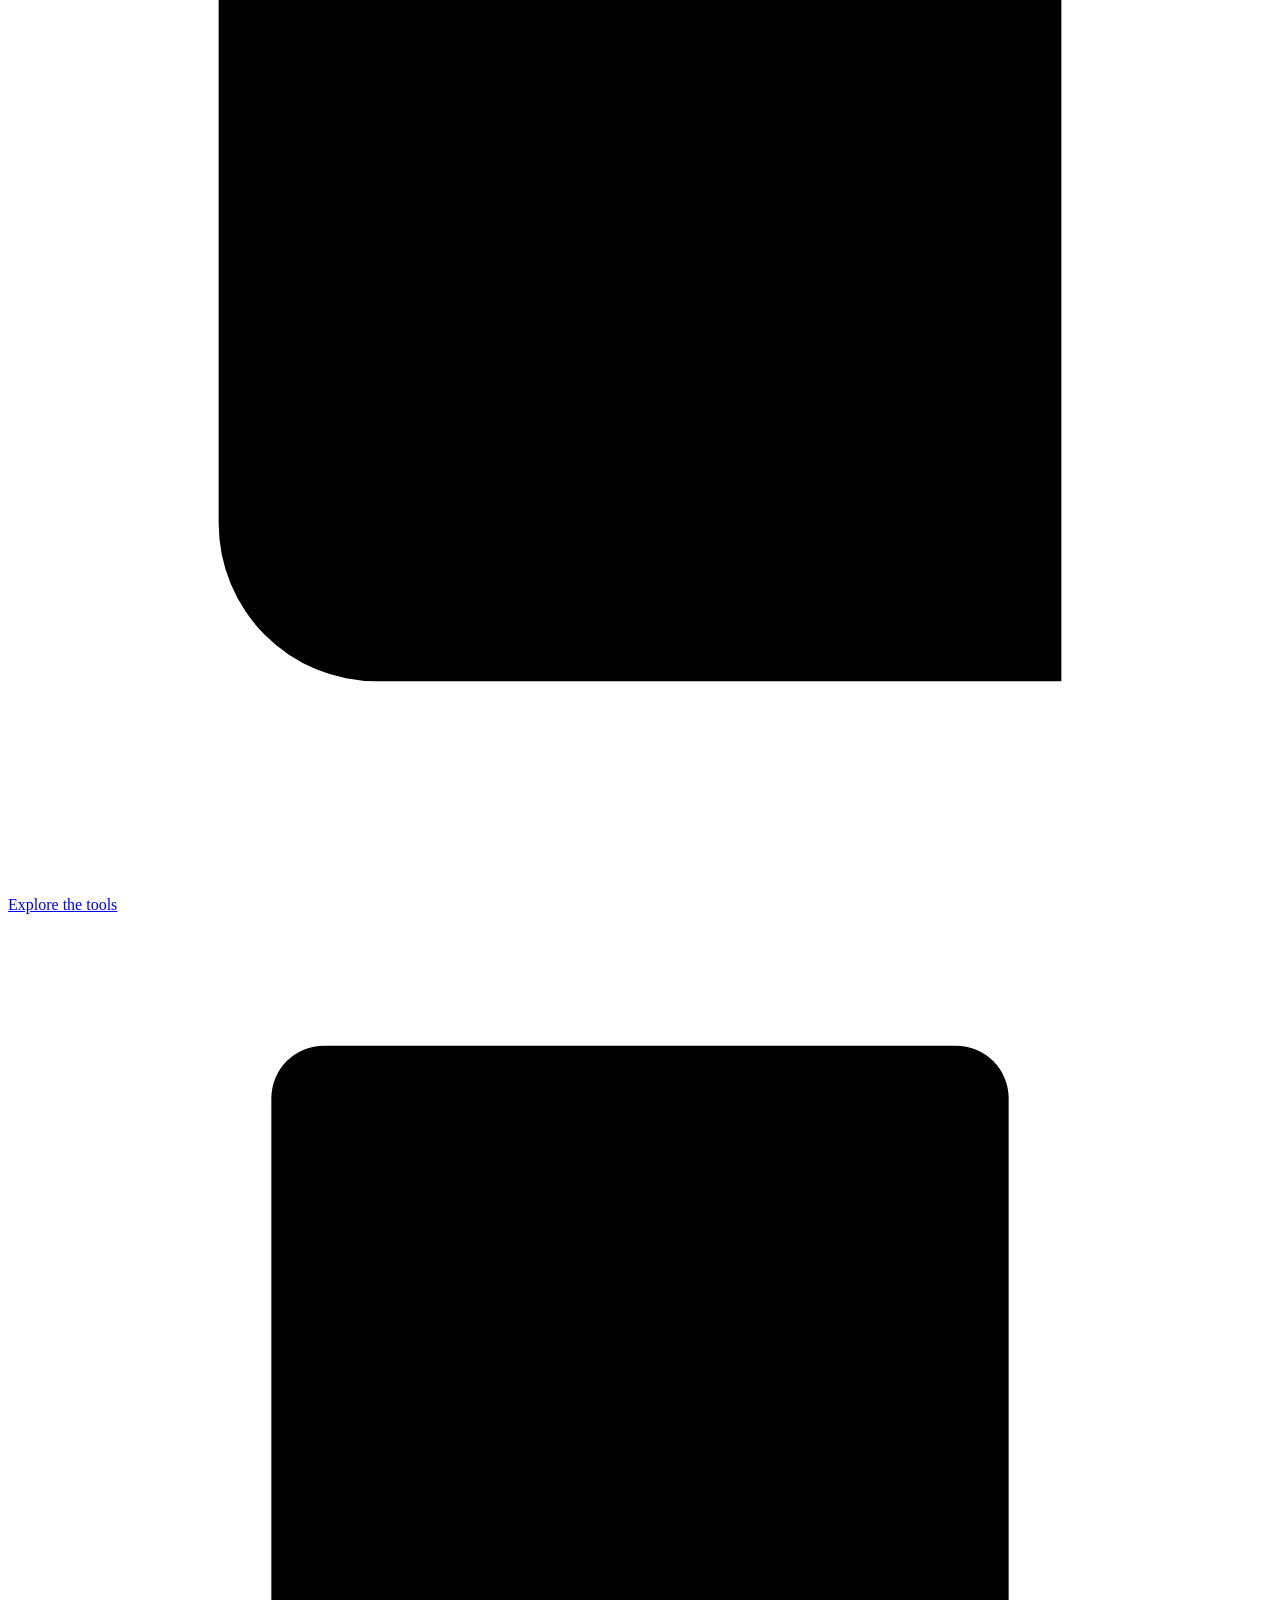
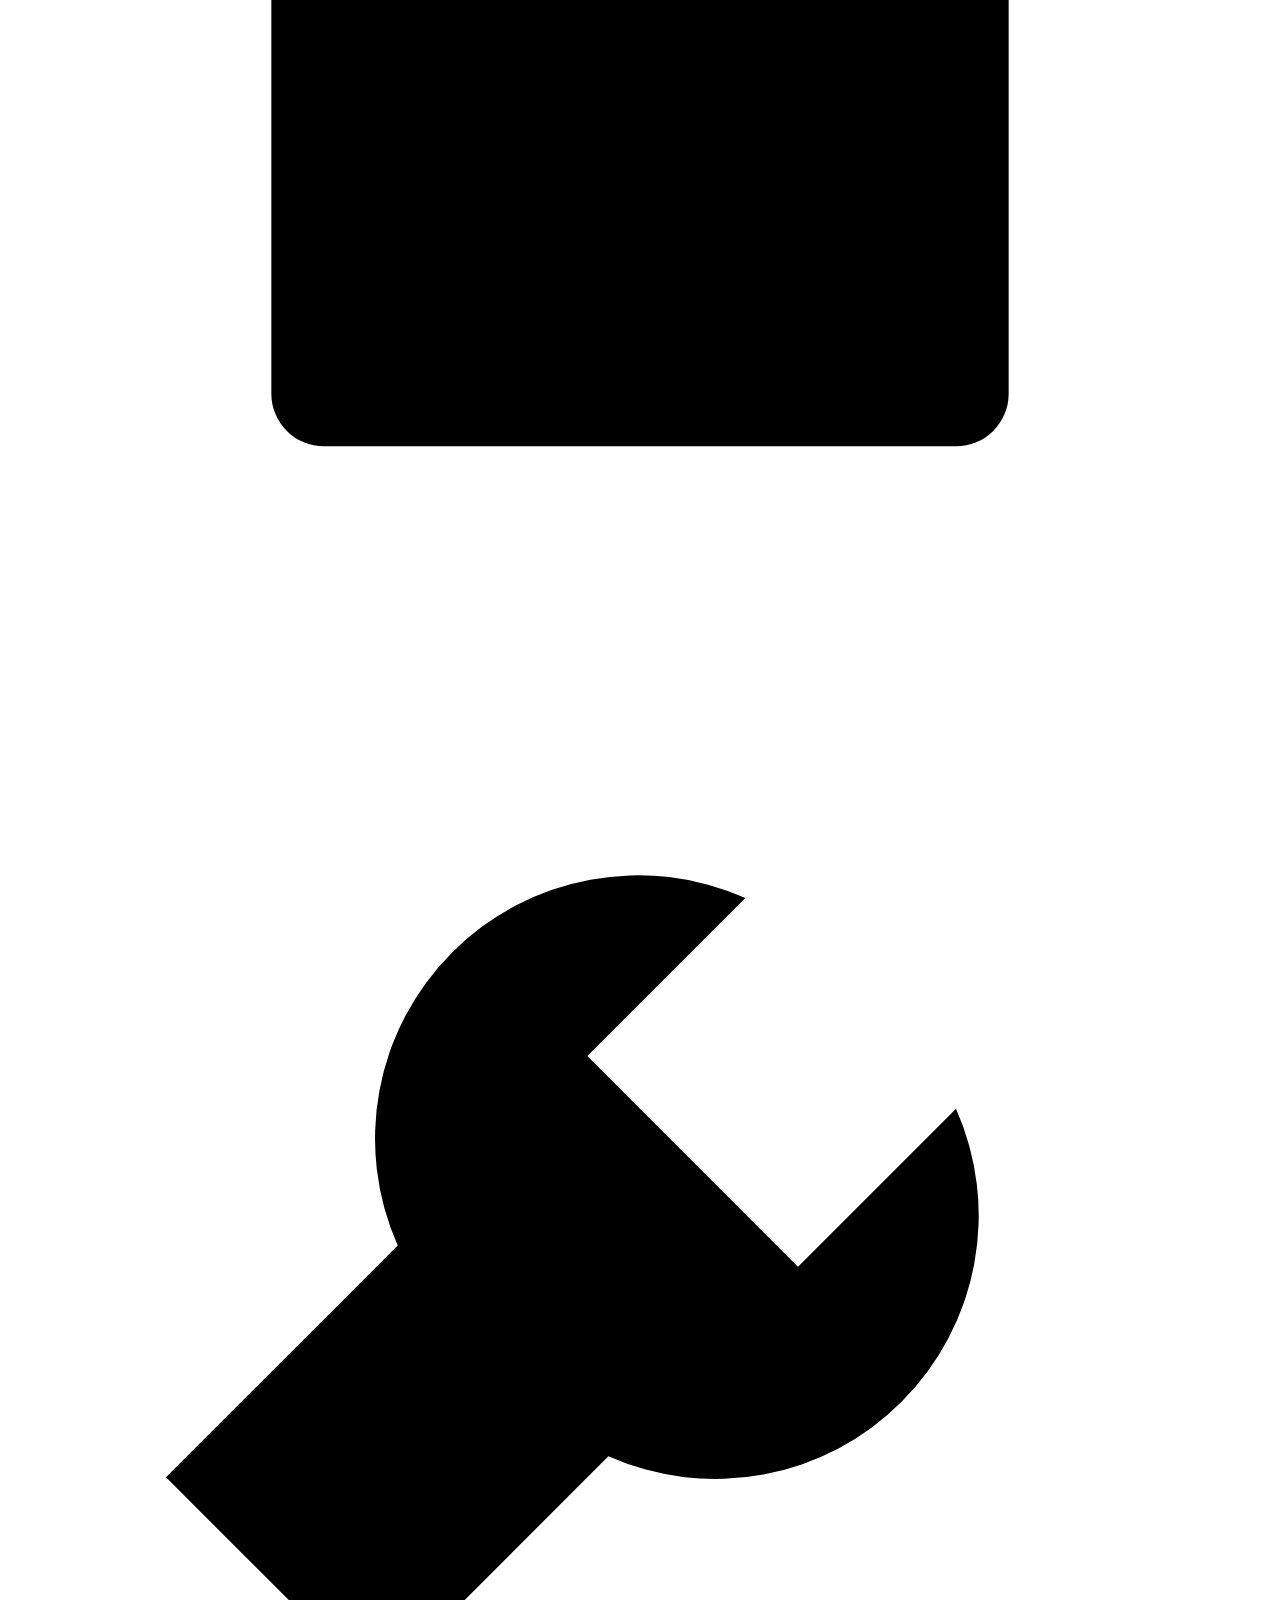
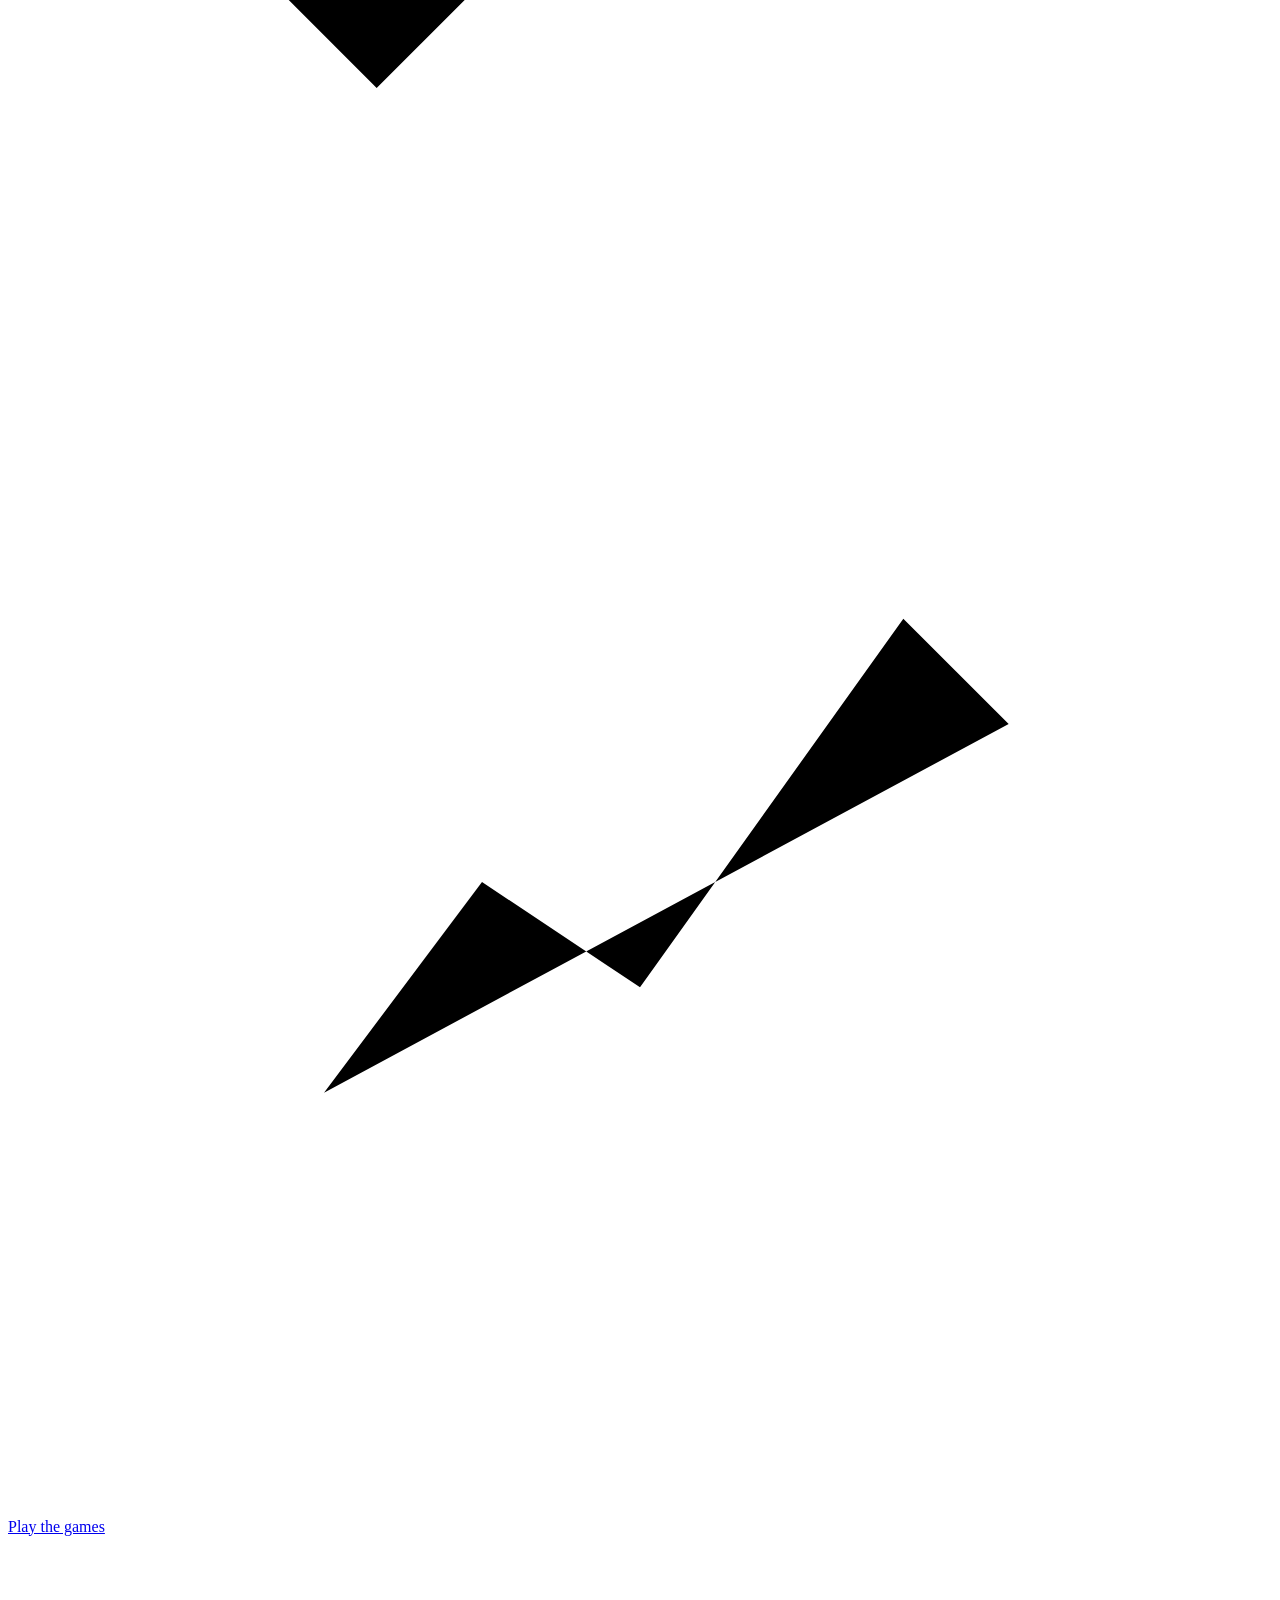
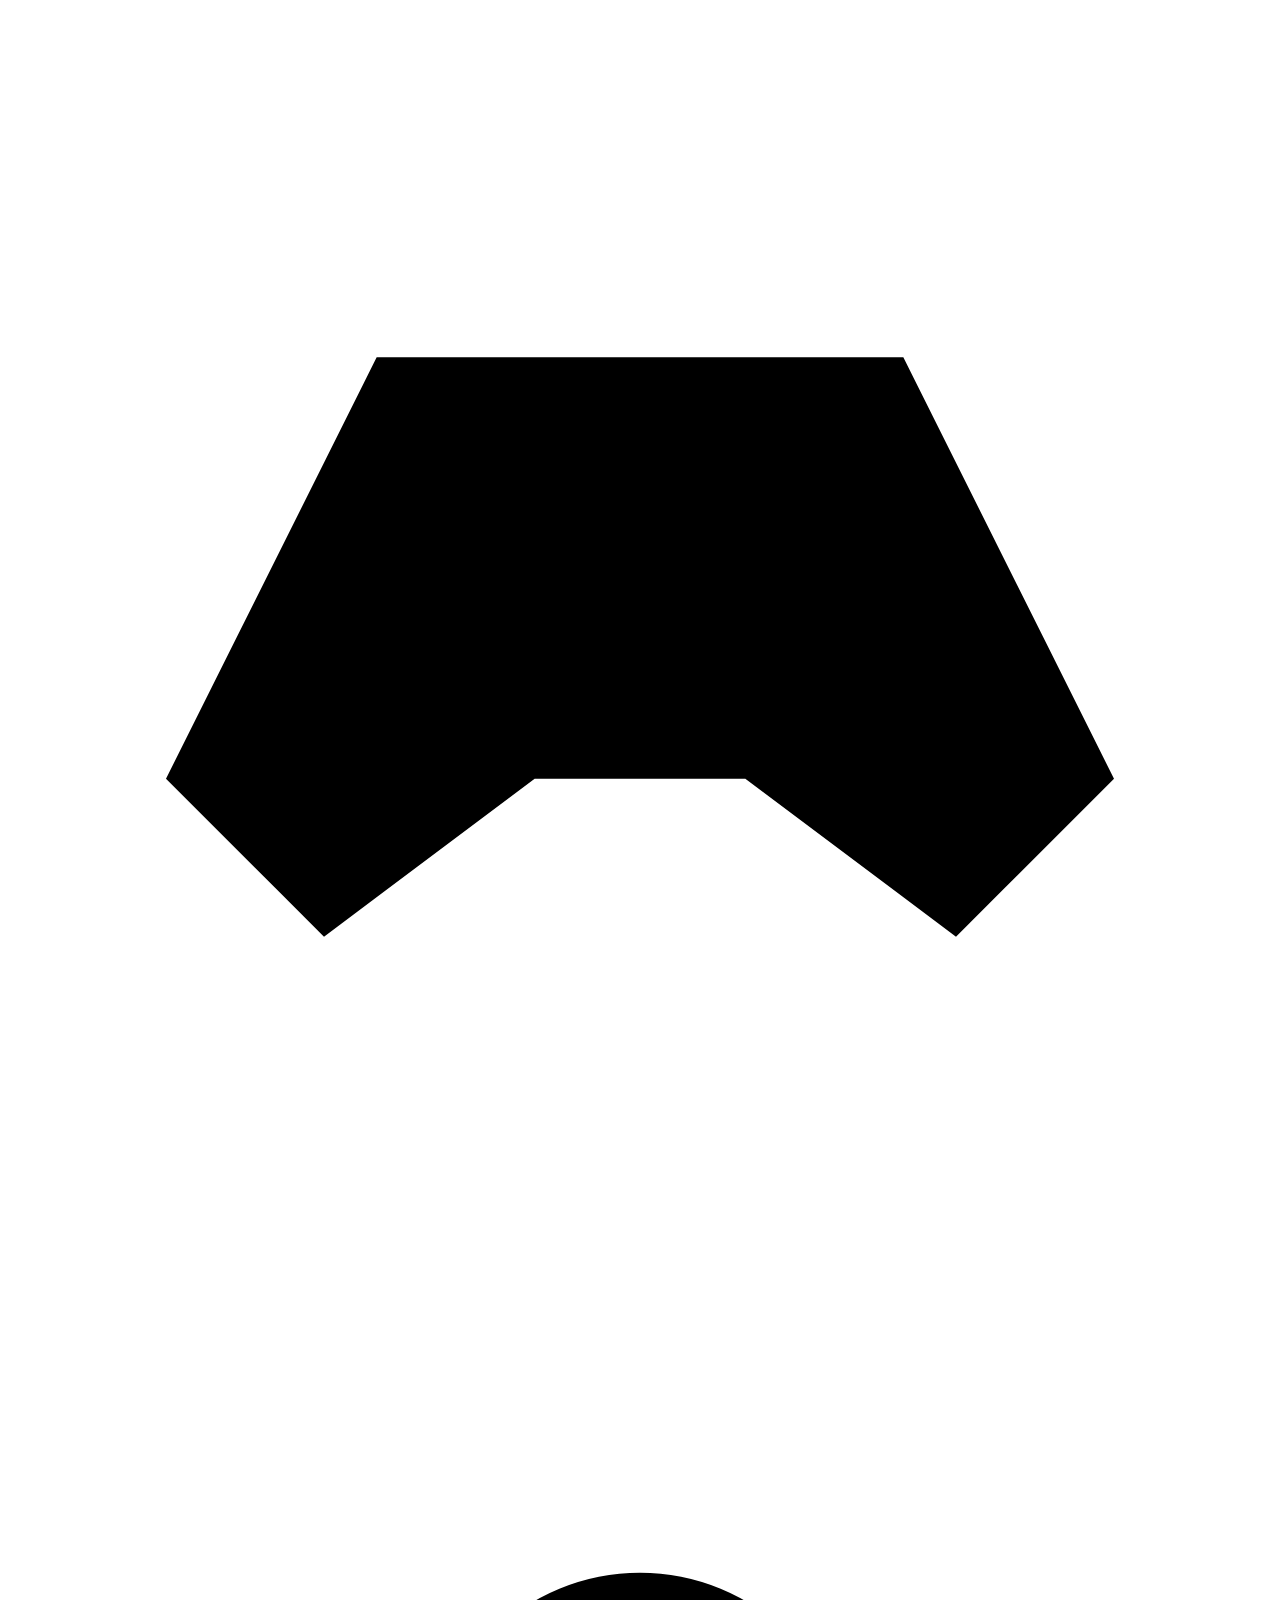
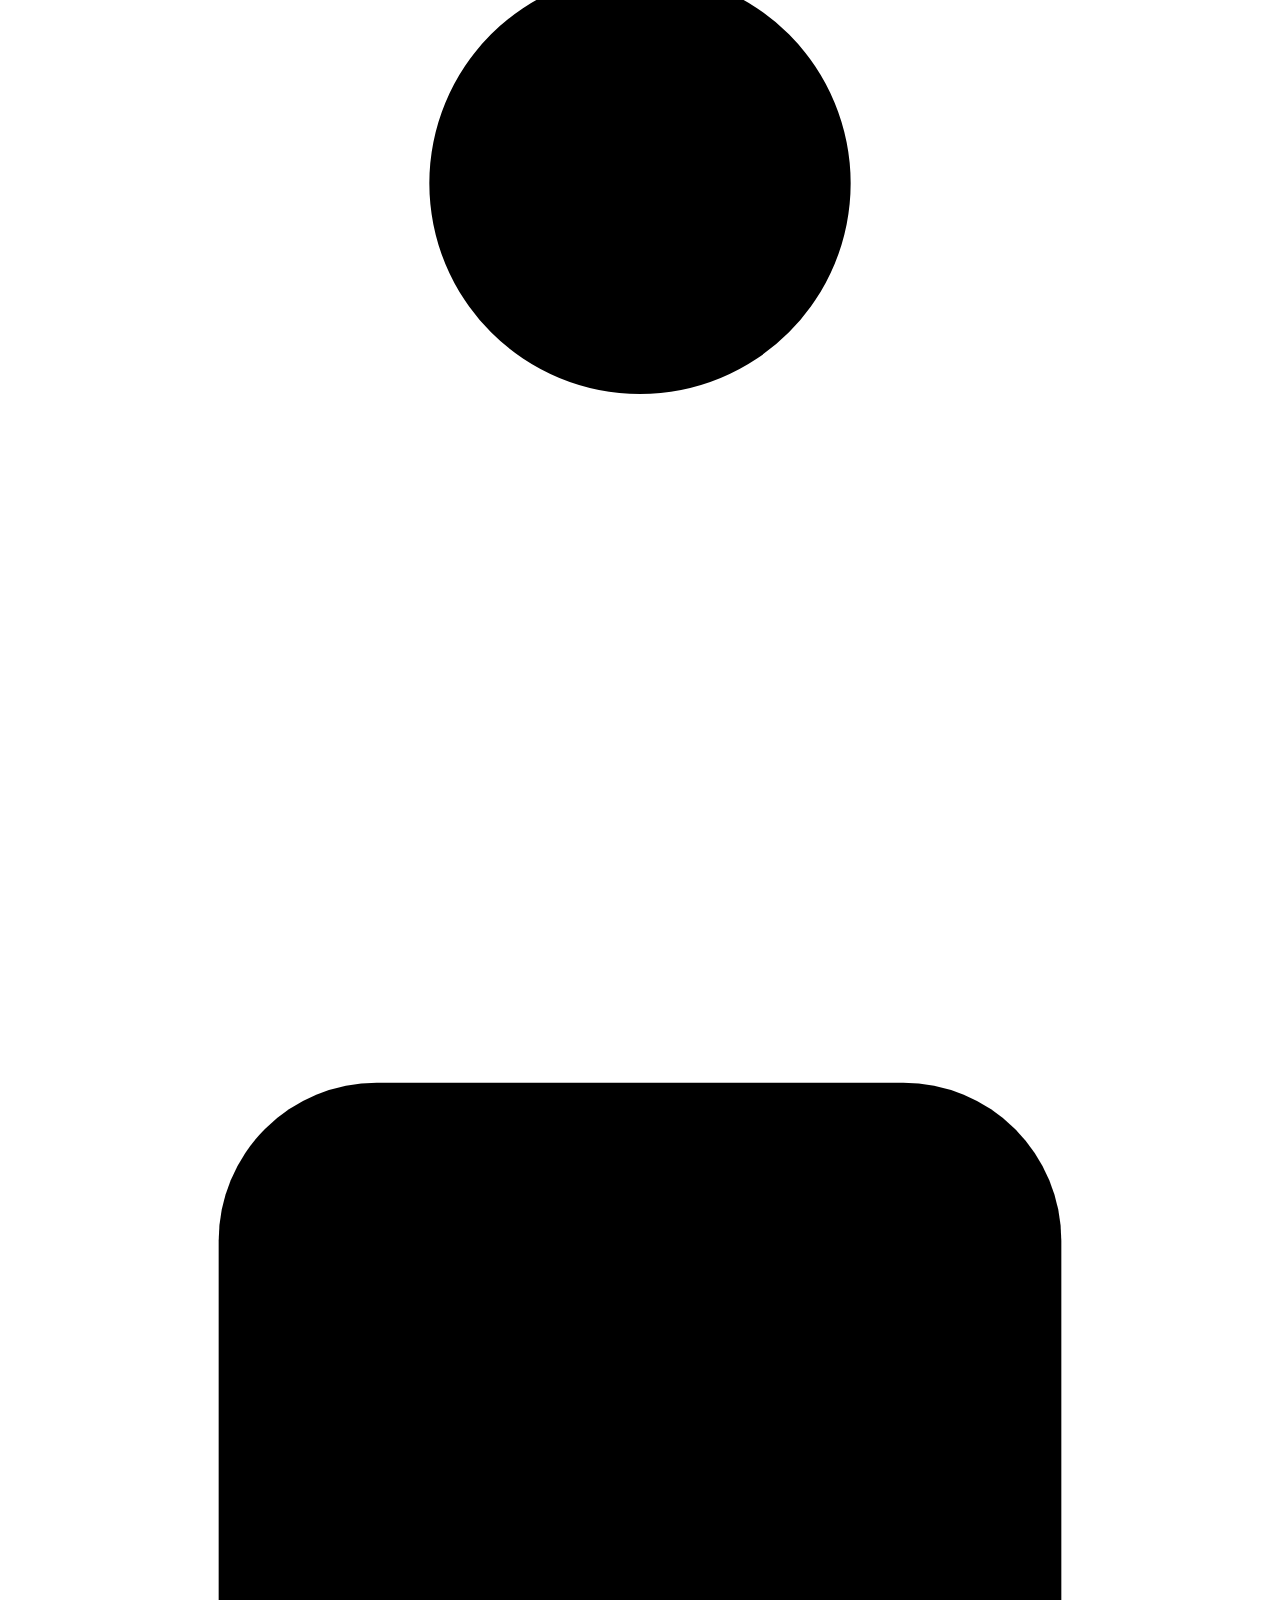
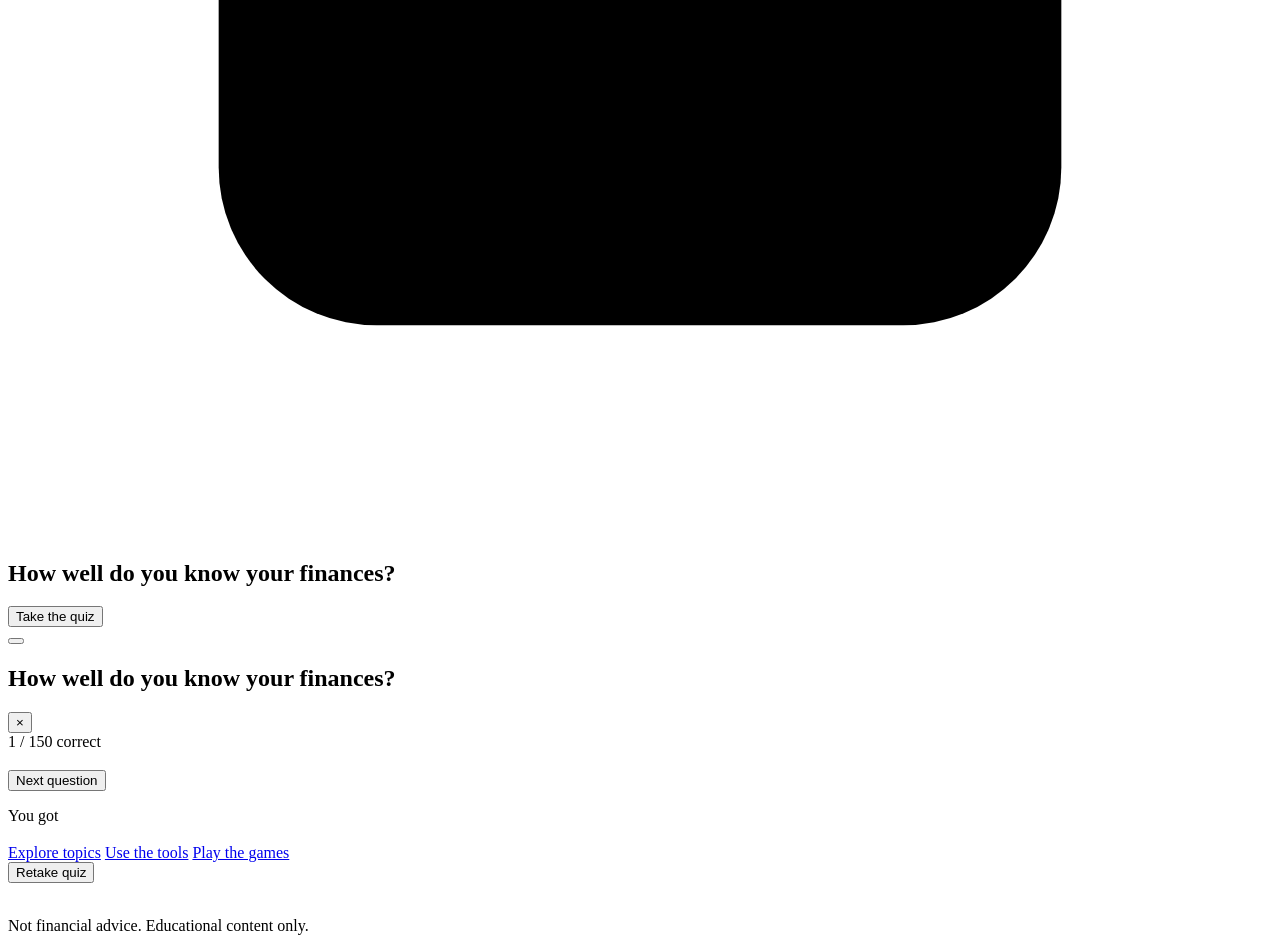
==== commit 513a2c79: "Update index.html" ====
--- a/finance/index.html
+++ b/finance/index.html
@@ -3,35 +3,150 @@
 <head>
   <meta charset="utf-8">
   <meta name="viewport" content="width=device-width, initial-scale=1">
-  <meta name="theme-color" content="#07111f">
-  <meta name="description" content="A different way to learn the money questions that shape your life.">
-  <title>A different way to learn about money</title>
-  <link rel="icon" href="./assets/favicon.ico">
-  <link rel="stylesheet" href="./styles.css">
+  <meta name="theme-color" content="#06182A">
+  <meta name="description" content="Interactive financial literacy by Abdullah Rayees.">
+  <title>Financial Literacy — Abdullah Rayees</title>
+  <link rel="icon" href="assets/favicon.ico">
+  <link rel="stylesheet" href="styles.css?v=22">
 </head>
 <body>
-  <a class="skip-link" href="#main">Skip to content</a>
-  <nav class="site-nav" aria-label="Primary navigation">
-    <a class="wordmark" href="#home"><img src="./assets/ar-mark.svg" alt="" width="32" height="28"><span>Abdullah Rayees <em>Finance</em></span></a>
-    <div class="nav-links"><a href="#why-it-matters">Why it matters</a><a href="#coming-next">Coming next</a></div>
-  </nav>
+  <header class="topbar">
+    <div class="topbar-inner">
+      <a class="top-logo" href="https://abdullah.rayees.org" aria-label="Visit Abdullah Rayees"><img src="assets/AR_mark_navy.svg" alt=""></a>
+      <nav aria-label="Primary navigation">
+        <a href="learn/">Learn</a>
+        <button class="nav-quiz" type="button" data-open-quiz>Quiz</button>
+        <a href="games/">Play</a>
+        <a href="tools/">Tools</a>
+      </nav>
+    </div>
+  </header>
 
-  <main id="main">
-    <section class="hero reveal" id="home">
-      <div class="hero-copy"><p class="kicker">A different way to learn about money.</p><h1>Finance should feel less like a test.</h1><p class="hero-description">A clear, visual starting point for the questions, choices, and tradeoffs that shape your financial life.</p><div class="actions"><a class="button primary" href="#why-it-matters">Explore the idea</a><a class="button" href="#coming-next">See what is coming</a></div></div>
-      <div class="scroll-cue">Scroll to explore</div>
-      <div class="hero-drawing" aria-hidden="true"><span class="coin coin-a">$</span><span class="coin coin-b">%</span><span class="orbit-line"></span><span class="orbit-line orbit-line-two"></span><span class="hero-dot"></span></div>
+  <main>
+    <section class="hero-home">
+      <div class="page-width hero-title">
+        <h1 class="editorial-title">
+          <span class="title-line"><span>Financial</span></span>
+          <span class="title-line title-line-two"><span>Literacy <em>101</em></span></span>
+        </h1>
+        <div class="hero-scroll-cue" aria-hidden="true"><span></span><small>Scroll</small></div>
+        <button class="hero-quiz-link" type="button" data-open-quiz>
+          <span>How well do you know your finances?</span>
+          <strong>Take the quiz</strong>
+          <i aria-hidden="true">↓</i>
+        </button>
+      </div>
     </section>
 
-    <section class="intro-section reveal" id="why-it-matters"><div class="intro-copy"><p class="kicker">The starting point</p><h2>What if learning finance felt more like discovering something?</h2><p>Many of us entered adulthood without a clear explanation of credit, debt, saving, investing, taxes, or retirement accounts.</p><p>This site is being built to make those ideas easier to approach: <strong>plain language, visible tradeoffs, and no assumption that you already know the vocabulary.</strong></p><div class="actions intro-actions"><a class="button primary" href="#evidence">Read the context</a><a class="button" href="#coming-next">View the roadmap</a></div><div class="scroll-cue intro-scroll">Keep scrolling</div></div></section>
+    <section class="stats-section page-width reveal" aria-label="Financial literacy statistics">
+      <div class="stats-grid">
+        <a class="stat stat-atlantic" href="https://www.federalreserve.gov/publications/2025-economic-well-being-of-us-households-in-2024-savings-and-investments.htm" target="_blank" rel="noreferrer">
+          <span class="stat-shape shape-circle" aria-hidden="true"></span>
+          <span class="stat-qualifier">A STAGGERING</span>
+          <span class="stat-value">37%</span>
+          <strong>of U.S. adults would not cover a $400 expense entirely with cash or its equivalent.</strong>
+          <small>Federal Reserve · 2025</small>
+        </a>
+        <a class="stat stat-sage" href="https://www.finrafoundation.org/sites/finrafoundation/files/2025-07/NFCS-Report-Sixth-Edition-July-2025.pdf" target="_blank" rel="noreferrer">
+          <span class="stat-shape shape-square" aria-hidden="true"></span>
+          <span class="stat-qualifier">ONLY</span>
+          <span class="stat-value">4%</span>
+          <strong>answered all seven financial-literacy questions correctly.</strong>
+          <small>FINRA Foundation · 2025</small>
+        </a>
+        <a class="stat stat-rose" href="https://www.newyorkfed.org/newsevents/news/research/2026/20260811" target="_blank" rel="noreferrer">
+          <span class="stat-shape shape-triangle" aria-hidden="true"></span>
+          <span class="stat-qualifier">MORE THAN</span>
+          <span class="stat-value">$1.26T</span>
+          <strong>in U.S. credit-card balances in the second quarter of 2026.</strong>
+          <small>New York Fed · 2026</small>
+        </a>
+      </div>
+    </section>
 
-    <section class="evidence-section reveal" id="evidence"><div class="section-rule"></div><div class="evidence-copy"><p class="kicker">A little context</p><h2>Financial resilience is not just an abstract idea.</h2><p class="story-detail">These numbers do not explain every person’s situation. They do show why understanding the basics matters.</p></div><div class="evidence-list"><a class="evidence-row" href="https://www.federalreserve.gov/publications/2025-economic-well-being-of-us-households-in-2024-savings-and-investments.htm" target="_blank" rel="noopener"><span class="evidence-number">37%</span><span class="evidence-text">of U.S. adults could not cover a hypothetical $400 emergency entirely with cash or its equivalent.</span><span class="evidence-source">Federal Reserve · 2024 data ↗</span></a><a class="evidence-row" href="https://www.finrafoundation.org/sites/finrafoundation/files/2025-07/NFCS-Report-Sixth-Edition-July-2025.pdf" target="_blank" rel="noopener"><span class="evidence-number">4%</span><span class="evidence-text">answered all seven FINRA Foundation financial-literacy questions correctly.</span><span class="evidence-source">FINRA Foundation · 2024 study ↗</span></a><a class="evidence-row" href="https://www.newyorkfed.org/newsevents/news/research/2026/20260811" target="_blank" rel="noopener"><span class="evidence-number">$1.263T</span><span class="evidence-text">in U.S. credit-card balances in the second quarter of 2026.</span><span class="evidence-source">New York Fed · Q2 2026 ↗</span></a></div></section>
+    <section class="learn-section" id="learn">
+      <div class="page-width learn-inner">
+        <div class="learn-line">
+          <h2>Learn about</h2>
+          <div class="topic-window">
+            <a id="learning-topic" href="learn/#compound-growth">compound growth</a>
+          </div>
+        </div>
+        <nav class="learn-routes" aria-label="Explore financial literacy">
+          <a class="learn-route route-concepts" href="learn/">
+            <span class="route-label">Learn the concepts</span>
+            <span class="route-motifs" aria-hidden="true">
+              <svg class="motif-one" viewBox="0 0 24 24"><path d="M3 5.5C6 4.5 9 5 12 7v12c-3-2-6-2.5-9-1.5Zm18 0c-3-1-6-.5-9 1.5v12c3-2 6-2.5 9-1.5Z"/></svg>
+              <svg class="motif-two" viewBox="0 0 24 24"><path d="m5 18 1.2-4.3L16.8 3.1l4.1 4.1L10.3 17.8Zm10-13 4 4M5 18l5-1"/></svg>
+              <svg class="motif-three" viewBox="0 0 24 24"><path d="M4 4h13a3 3 0 0 1 3 3v13H7a3 3 0 0 1-3-3Zm3 0v16M10 8h7M10 12h7"/></svg>
+            </span>
+          </a>
+          <a class="learn-route route-tools" href="tools/">
+            <span class="route-label">Explore the tools</span>
+            <span class="route-motifs" aria-hidden="true">
+              <svg class="motif-one" viewBox="0 0 24 24"><rect x="5" y="2.5" width="14" height="19" rx="1"/><path d="M8 6h8v4H8Zm0 8h2m4 0h2m-8 3h2m4 0h2"/></svg>
+              <svg class="motif-two" viewBox="0 0 24 24"><path d="M14 6a5 5 0 0 0-6.6 6.6L3 17l4 4 4.4-4.4A5 5 0 0 0 18 10l-3 3-4-4Z"/></svg>
+              <svg class="motif-three" viewBox="0 0 24 24"><path d="M4 19h16M6 16l3-4 3 2 5-7 2 2M6 5h4"/></svg>
+            </span>
+          </a>
+          <a class="learn-route route-games" href="games/">
+            <span class="route-label">Play the games</span>
+            <span class="route-motifs" aria-hidden="true">
+              <svg class="motif-one" viewBox="0 0 24 24"><path d="M7 8h10l4 8-3 3-4-3h-4l-4 3-3-3Zm0 4h4m-2-2v4m7-2h.01m2 2h.01"/></svg>
+              <svg class="motif-two" viewBox="0 0 24 24"><path d="M12 15v6M7 21h10M12 15a4 4 0 1 0 0-8 4 4 0 0 0 0 8ZM12 7V3"/></svg>
+              <svg class="motif-three" viewBox="0 0 24 24"><rect x="4" y="4" width="16" height="16" rx="3"/><path d="M8 9h.01M16 9h.01M12 12h.01M8 16h.01M16 16h.01"/></svg>
+            </span>
+          </a>
+        </nav>
+      </div>
+    </section>
 
-    <section class="roadmap-section reveal" id="coming-next"><div class="roadmap-copy"><p class="kicker">The next layer</p><h2>The website will grow from here.</h2><p class="story-detail">The first release is intentionally focused. The interactive experiences below are planned as separate destinations, so each one can be built properly.</p></div><div class="roadmap-list"><div class="roadmap-row"><span class="row-number">01</span><div><strong>Test your understanding.</strong><small>A short, progressively difficult quiz with category feedback.</small></div><span class="status">Planned</span></div><div class="roadmap-row"><span class="row-number">02</span><div><strong>Make a financial decision.</strong><small>Scenario-based simulations that show consequences and tradeoffs.</small></div><span class="status">Planned</span></div><div class="roadmap-row"><span class="row-number">03</span><div><strong>See the numbers move.</strong><small>Beginner-friendly calculators for growth, debt, and savings goals.</small></div><span class="status">Planned</span></div></div></section>
+    <section class="quiz-invite reveal" id="quiz">
+      <div class="page-width quiz-invite-inner">
+        <h2>How well do you know your finances?</h2>
+        <button class="quiz-launch-button" type="button" data-open-quiz>Take the quiz</button>
+      </div>
+    </section>
+  </main>
 
-    <section class="closing reveal"><div><p class="kicker">For now, start with the question.</p><h2>It is okay not to know yet.</h2><p class="story-detail closing-detail">The point of this project is to make the first step feel clear enough to take.</p><div class="actions"><a class="button primary" href="#home">Back to the beginning</a><a class="button" href="#evidence">Read the context</a></div></div></section>
-  </main>
-  <footer><div>General education only. Not individualized financial, tax, legal, or investment advice.</div><span>Abdullah Rayees</span></footer>
-  <script src="./script.js"></script>
+  <div class="quiz-modal" id="quiz-modal" aria-hidden="true">
+    <button class="quiz-backdrop" type="button" aria-label="Close quiz" data-close-quiz></button>
+    <section class="quiz-dialog" role="dialog" aria-modal="true" aria-labelledby="quiz-modal-title" tabindex="-1">
+      <header class="quiz-dialog-header">
+        <h2 id="quiz-modal-title">How well do you know your finances?</h2>
+        <button class="quiz-close" type="button" aria-label="Close quiz" data-close-quiz>×</button>
+      </header>
+      <div class="quiz-dialog-body">
+        <div class="quiz-panel" id="quiz-panel">
+          <div class="quiz-meta"><span id="quiz-count">1 / 15</span><span id="quiz-score">0 correct</span></div>
+          <div class="progress"><span id="quiz-progress"></span></div>
+          <h3 id="quiz-question"></h3>
+          <div class="answers" id="quiz-answers"></div>
+          <div class="quiz-action-row"><p id="quiz-feedback" aria-live="polite"></p><button class="next-button hidden" id="quiz-next">Next question</button></div>
+        </div>
+        <div class="quiz-result hidden" id="quiz-result">
+          <p class="result-label">You got</p>
+          <span class="result-score" id="result-score"></span>
+          <h3 id="result-title"></h3>
+          <p id="result-copy"></p>
+          <div class="result-routes">
+            <a href="learn/"><span>Explore topics</span></a>
+            <a href="tools/"><span>Use the tools</span></a>
+            <a href="games/"><span>Play the games</span></a>
+          </div>
+          <button class="line-button" id="quiz-restart">Retake quiz</button>
+        </div>
+      </div>
+    </section>
+  </div>
+
+  <div class="confetti" id="confetti" aria-hidden="true"></div>
+
+  <footer class="site-footer">
+    <a href="https://abdullah.rayees.org" aria-label="Visit Abdullah Rayees"><img src="assets/AR_mark_navy.svg" alt=""></a>
+    <p>Not financial advice. Educational content only.</p>
+  </footer>
+
+  <script src="script.js?v=22"></script>
 </body>
 </html>
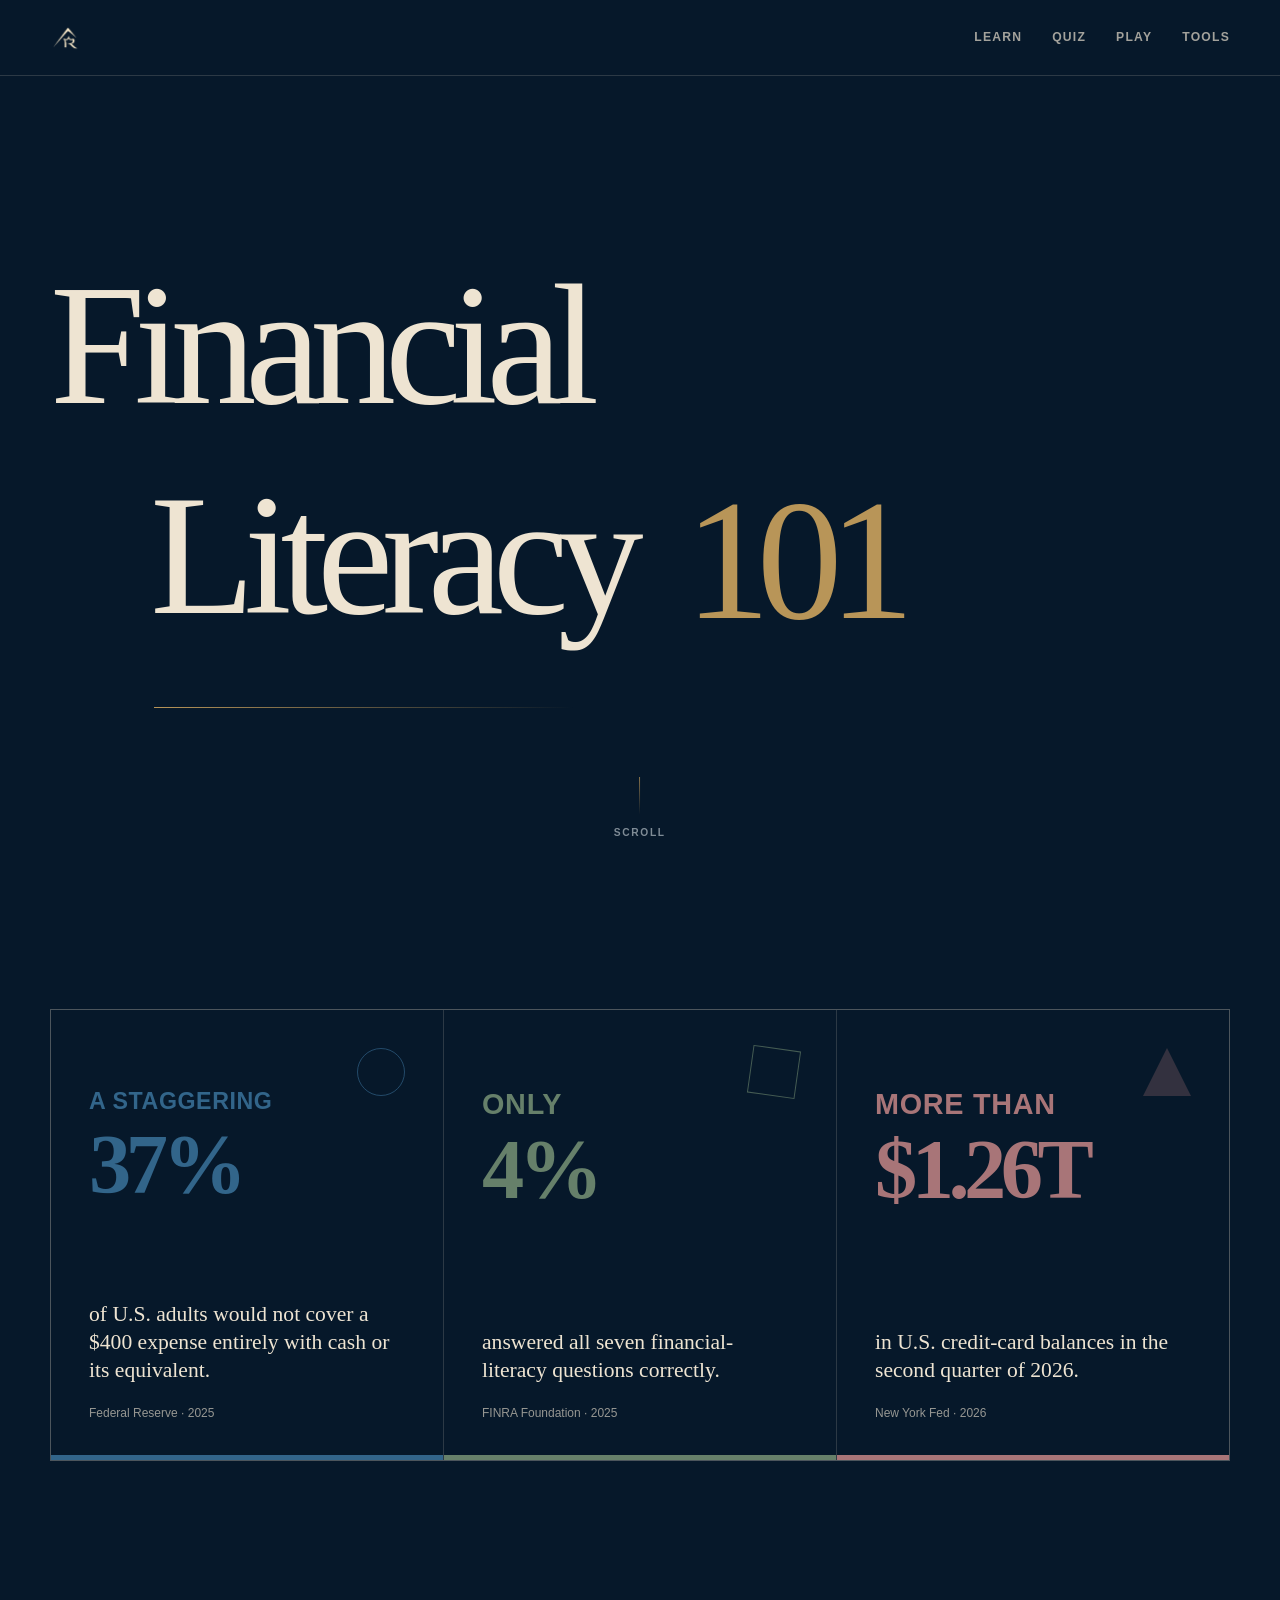
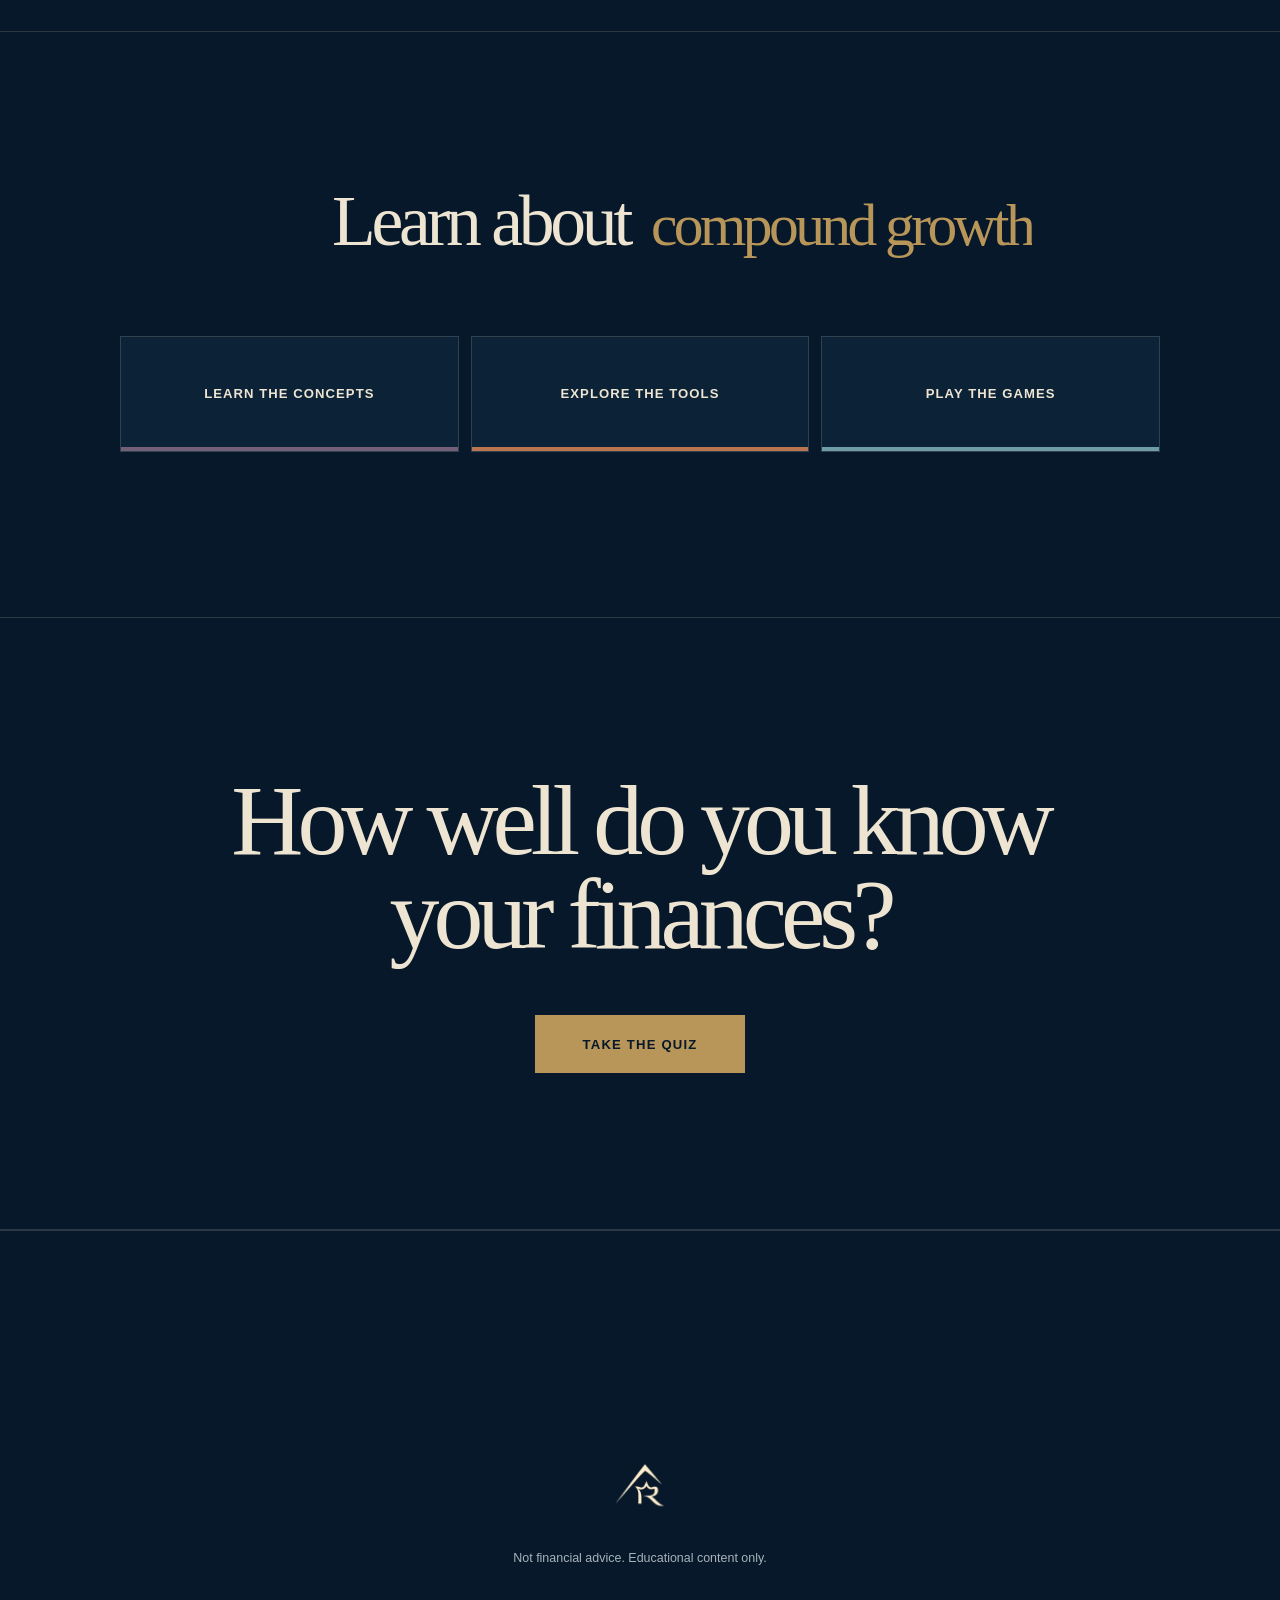
==== commit 91ed343b: "Add files via upload" ====
--- a/finance/index.html
+++ b/finance/index.html
@@ -7,12 +7,12 @@
   <meta name="description" content="Interactive financial literacy by Abdullah Rayees.">
   <title>Financial Literacy — Abdullah Rayees</title>
   <link rel="icon" href="assets/favicon.ico">
-  <link rel="stylesheet" href="styles.css?v=22">
+  <link rel="stylesheet" href="styles.css?v=23">
 </head>
 <body>
   <header class="topbar">
     <div class="topbar-inner">
-      <a class="top-logo" href="https://abdullah.rayees.org" aria-label="Visit Abdullah Rayees"><img src="assets/AR_mark_navy.svg" alt=""></a>
+      <a class="top-logo" href="./" aria-label="Financial Literacy home"><img src="assets/AR_mark_navy_1024.png" alt=""></a>
       <nav aria-label="Primary navigation">
         <a href="learn/">Learn</a>
         <button class="nav-quiz" type="button" data-open-quiz>Quiz</button>
@@ -129,6 +129,7 @@
           <span class="result-score" id="result-score"></span>
           <h3 id="result-title"></h3>
           <p id="result-copy"></p>
+          <div class="result-learning hidden" id="result-learning"><p class="result-label">Topics to revisit</p><div class="result-recommendations" id="result-recommendations"></div></div>
           <div class="result-routes">
             <a href="learn/"><span>Explore topics</span></a>
             <a href="tools/"><span>Use the tools</span></a>
@@ -143,10 +144,10 @@
   <div class="confetti" id="confetti" aria-hidden="true"></div>
 
   <footer class="site-footer">
-    <a href="https://abdullah.rayees.org" aria-label="Visit Abdullah Rayees"><img src="assets/AR_mark_navy.svg" alt=""></a>
+    <a href="https://abdullah.rayees.org" aria-label="Visit Abdullah Rayees"><img src="assets/AR_mark_navy_1024.png" alt=""></a>
     <p>Not financial advice. Educational content only.</p>
   </footer>
 
-  <script src="script.js?v=22"></script>
+  <script src="script.js?v=23"></script>
 </body>
 </html>
--- a/finance/styles.css
+++ b/finance/styles.css
@@ -1,3 +1,573 @@
-@import url('https://fonts.googleapis.com/css2?family=DM+Sans:wght@400;500;600;700&family=Playfair+Display:wght@500;600&display=swap');
-:root{--motion:cubic-bezier(.22,.61,.36,1)}
-.section-dark{position:relative;overflow:hidden}.section-dark:after{content:"";position:absolute;inset:0;pointer-events:none;opacity:.16;background-image:linear-gradient(rgba(238,228,210,.18) 1px,transparent 1px),linear-gradient(90deg,rgba(238,228,210,.18) 1px,transparent 1px);background-size:72px 72px;mask-image:linear-gradient(to bottom,transparent,black 18%,black 80%,transparent)}.section-dark>*{position:relative;z-index:1}.hero:before{content:"";position:absolute;width:32vw;height:32vw;right:6vw;top:12%;border:1px solid rgba(184,149,88,.18);border-radius:50%;box-shadow:0 0 0 34px rgba(184,149,88,.035),0 0 0 68px rgba(184,149,88,.025);animation:slow-spin 32s linear infinite}.hero:after{opacity:.1}.hero-copy{animation:rise-in .8s var(--motion) both}.concept-card{animation:rise-in 1s .12s var(--motion) both;box-shadow:inset 0 0 70px rgba(184,149,88,.04)}.orbit-art{position:absolute;right:9%;top:8%;width:118px;height:118px;opacity:.82}.orbit{position:absolute;inset:0;border:1px solid rgba(184,149,88,.55);border-radius:50%;transform:rotate(-28deg) scaleX(.48)}.orbit-two{inset:14px;transform:rotate(54deg) scaleX(.65);border-color:rgba(238,228,210,.4)}.orbit-core{position:absolute;inset:48px;border:1px solid var(--gold);border-radius:50%;display:grid;place-items:center;color:var(--gold);font:600 .62rem var(--body)}.orbit-dot{position:absolute;width:6px;height:6px;background:var(--gold);border-radius:50%;box-shadow:0 0 0 4px rgba(184,149,88,.12)}.dot-one{left:5px;top:50%;animation:orbit-one 8s linear infinite}.dot-two{right:6px;top:20%;background:var(--champ);animation:orbit-two 11s linear infinite}.dot-three{right:25%;bottom:0;animation:float 3s ease-in-out infinite}.stat-card,.game-card,.tool-card{transition:transform .35s var(--motion),box-shadow .35s var(--motion)}.stat-card:hover,.game-card:hover,.tool-card:hover{transform:translateY(-6px);box-shadow:0 18px 34px rgba(6,24,42,.12);z-index:2}.stat-top{display:flex;justify-content:space-between;align-items:flex-start;gap:1rem}.stat-label{font-size:.62rem;text-transform:uppercase;letter-spacing:.11em;color:var(--blue);padding-top:.6rem;text-align:right}.stat-meter{height:5px;background:rgba(6,24,42,.1);margin:1rem 0 .2rem;overflow:hidden}.stat-meter span{display:block;height:100%;background:var(--gold);animation:grow-in 1.4s .3s var(--motion) both;transform-origin:left}.stat-spark{height:40px;display:flex;align-items:flex-end;gap:4px;margin:1rem 0 .2rem}.stat-spark i{display:block;flex:1;background:var(--blue);opacity:.65;animation:bar-rise .8s var(--motion) both}.stat-spark i:last-child{background:var(--gold);opacity:1}.game-visual{position:relative;height:96px;margin:0 0 1.3rem;overflow:hidden}.game-card-large .game-visual{height:150px;position:absolute;right:2rem;top:1.8rem;width:42%}.life-visual .visual-ring{position:absolute;width:118px;height:118px;border:1px solid rgba(6,24,42,.3);border-radius:50%;right:20%;top:10px;box-shadow:0 0 0 16px rgba(6,24,42,.035),0 0 0 32px rgba(6,24,42,.025)}.life-visual .visual-line{position:absolute;height:1px;background:var(--blue);transform-origin:left;left:14%;top:54%}.line-a{width:65%;transform:rotate(-22deg)}.line-b{width:52%;transform:rotate(29deg);opacity:.55}.visual-dot{position:absolute;width:9px;height:9px;background:var(--gold);border-radius:50%;left:13%;top:50%;box-shadow:0 0 0 7px rgba(184,149,88,.18);animation:float 3.5s ease-in-out infinite}.life-visual strong,.life-visual small{position:absolute;right:2%;bottom:24px;color:var(--navy)}.life-visual small{bottom:5px;font-size:.62rem;text-transform:uppercase;letter-spacing:.1em;color:var(--blue)}.credit-visual{display:flex;flex-direction:column;justify-content:center;gap:7px;padding-right:35%}.credit-bar{height:7px;background:rgba(6,24,42,.12);display:block}.credit-bar i{display:block;height:100%;background:var(--blue);animation:grow-in 1.1s var(--motion) both}.credit-bar:nth-child(1) i{width:32%}.credit-bar:nth-child(2) i{width:57%;background:var(--gold)}.credit-bar:nth-child(3) i{width:22%}.credit-visual small,.credit-visual strong{position:absolute;right:0;top:22px;color:var(--blue);font-size:.62rem;text-transform:uppercase;letter-spacing:.1em}.credit-visual strong{top:38px;color:var(--navy);font:2.3rem var(--display);letter-spacing:-.05em}.moves-visual{border-bottom:1px solid var(--line);display:flex;align-items:center;justify-content:space-between;padding:0 5%;color:var(--blue);font-size:.63rem;letter-spacing:.12em}.moves-visual b{font-size:2rem;color:var(--gold);font-weight:400;animation:float 2.5s ease-in-out infinite}.risk-visual{margin-top:5px;border-left:1px solid var(--line);border-bottom:1px solid var(--line)}.risk-axis{position:absolute;left:12%;bottom:26%;width:74%;height:1px;background:var(--blue);transform:rotate(-20deg);transform-origin:left}.risk-point{position:absolute;width:10px;height:10px;border-radius:50%;background:var(--gold);box-shadow:0 0 0 6px rgba(184,149,88,.18)}.point-low{left:18%;bottom:18%}.point-high{right:19%;top:14%;background:var(--blue);box-shadow:0 0 0 6px rgba(50,101,138,.15)}.risk-visual small{position:absolute;bottom:1px;color:var(--blue);font-size:.6rem;text-transform:uppercase;letter-spacing:.1em}.risk-visual small:last-child{right:0}.tool-visual{height:74px;width:100%;margin-bottom:1.4rem;position:relative}.growth-visual{display:flex;align-items:flex-end;gap:6px;padding:0 6%;border-bottom:1px solid rgba(238,228,210,.25)}.growth-visual span{display:block;flex:1;background:var(--blue);height:25%;animation:bar-rise 1s var(--motion) both}.growth-visual span:nth-child(2){height:34%;animation-delay:.08s}.growth-visual span:nth-child(3){height:47%;animation-delay:.16s}.growth-visual span:nth-child(4){height:58%;animation-delay:.24s}.growth-visual span:nth-child(5){height:74%;animation-delay:.32s}.growth-visual span:nth-child(6){height:100%;background:var(--gold);animation-delay:.4s}..payoff-visual{border-bottom:1px solid rgba(238,228,210,.25)}.payoff-path{position:absolute;left:3%;right:3%;top:15%;height:70%;border-bottom:2px solid var(--gold);border-radius:0 0 100% 0;transform:skewY(-16deg)}.payoff-visual b{position:absolute;right:2%;bottom:2px;color:var(--gold);font:2.4rem var(--display)}.goal-visual{display:flex;align-items:center;gap:1rem;color:var(--gold);border-bottom:1px solid rgba(238,228,210,.25)}.goal-visual span{font:3rem var(--display)}.goal-visual i{height:42px;width:1px;background:var(--gold);transform:rotate(22deg)}.goal-visual b{font-size:.65rem;font-weight:400;text-transform:uppercase;letter-spacing:.1em;color:var(--champ)}@keyframes rise-in{from{opacity:0;transform:translateY(18px)}to{opacity:1;transform:none}}@keyframes slow-spin{to{transform:rotate(360deg)}}@keyframes orbit-one{to{transform:rotate(360deg) translateX(49px)}}@keyframes orbit-two{to{transform:rotate(-360deg) translateX(40px)}}@keyframes float{0%,100%{transform:translateY(0)}50%{transform:translateY(-6px)}}@keyframes grow-in{from{transform:scaleX(0)}to{transform:scaleX(1)}}@keyframes bar-rise{from{transform:scaleY(0);transform-origin:bottom}to{transform:scaleY(1);transform-origin:bottom}}@media(max-width:780px){.hero:before{width:70vw;height:70vw;right:-25vw;top:12%}.orbit-art{right:7%;top:5%}.game-card-large .game-visual{position:relative;right:auto;top:auto;width:100%;height:130px;margin-bottom:1.5rem}.stat-top{align-items:center}.stat-label{padding-top:0}}@media(prefers-reduced-motion:reduce){.hero:before,.orbit-dot,.visual-dot,.moves-visual b{animation:none}.hero-copy,.concept-card,.stat-meter span,.stat-spark i,.credit-bar i,.growth-visual span{animation:none}.stat-card,.game-card,.tool-card{transition:none}}
+:root {
+  --navy: #06182a;
+  --navy-raised: #0b2237;
+  --champagne: #eee4d2;
+  --ivory: #f8f3e9;
+  --gold: #b89558;
+  --atlantic: #32658a;
+  --glacier: #6e9da8;
+  --sage: #66806a;
+  --terracotta: #b8754f;
+  --oxblood: #8e4b4b;
+  --aubergine: #745f78;
+  --rose: #a87578;
+  --walnut: #76614f;
+  --slate: #68717a;
+  --muted: #a9b3bb;
+  --line: rgba(238, 228, 210, .16);
+  --max: 1180px;
+}
+
+* { box-sizing: border-box; }
+html { scroll-behavior: smooth; background: var(--navy); }
+body {
+  margin: 0;
+  background: var(--navy);
+  color: var(--champagne);
+  font-family: -apple-system, BlinkMacSystemFont, "Segoe UI", sans-serif;
+  line-height: 1.5;
+  -webkit-font-smoothing: antialiased;
+  overflow-x: hidden;
+}
+button, input, select { font: inherit; }
+a { color: inherit; }
+.page-width { width: min(calc(100% - 64px), var(--max)); margin-inline: auto; }
+.hidden { display: none !important; }
+.sr-only { position: absolute !important; width: 1px !important; height: 1px !important; padding: 0 !important; margin: -1px !important; overflow: hidden !important; clip: rect(0, 0, 0, 0) !important; white-space: nowrap !important; border: 0 !important; }
+
+.topbar {
+  position: fixed;
+  inset: 0 0 auto;
+  z-index: 50;
+  height: 76px;
+  background: var(--navy);
+  border-bottom: 1px solid var(--line);
+}
+.topbar-inner {
+  width: min(calc(100% - 64px), var(--max));
+  height: 100%;
+  margin-inline: auto;
+  display: flex;
+  align-items: center;
+  justify-content: space-between;
+}
+.top-logo { display: flex; }
+.top-logo img, .site-footer img { filter: brightness(0) invert(92%) sepia(14%) saturate(440%) hue-rotate(350deg); }
+.top-logo img { width: 31px; height: 31px; }
+.topbar nav { display: flex; gap: 30px; }
+.topbar nav a, .topbar nav button {
+  color: var(--champagne);
+  text-decoration: none;
+  font-size: .76rem;
+  font-weight: 650;
+  letter-spacing: .1em;
+  text-transform: uppercase;
+  opacity: .68;
+  transition: opacity .2s ease;
+}
+.topbar nav button { padding: 0; border: 0; background: none; cursor: pointer; }
+.topbar nav a:hover, .topbar nav a:focus-visible, .topbar nav button:hover, .topbar nav button:focus-visible { opacity: 1; }
+
+.hero-home {
+  min-height: 96svh;
+  padding-top: 76px;
+  display: grid;
+  align-items: center;
+  position: relative;
+  overflow: hidden;
+  --quiz-shift: 28px;
+  --quiz-opacity: 0;
+  --title-shift: 0px;
+}
+.hero-title { position: relative; min-height: calc(96svh - 76px); padding-block: 108px 92px; display: flex; align-items: center; }
+.editorial-title { width: 100%; margin: 0; color: var(--champagne); font-family: Didot, "Bodoni 72", "Bodoni MT", Georgia, serif; font-size: clamp(5.8rem, 13.4vw, 12.5rem); font-weight: 400; line-height: .84; letter-spacing: -.065em; transform: translateY(var(--title-shift)); transition: transform .12s linear; will-change: transform; }
+.title-line { display: block; padding: .14em .04em .12em 0; }
+.title-line > span { display: block; opacity: 0; filter: blur(7px); animation: editorialFade 1.3225s cubic-bezier(.2,.72,.2,1) .138s forwards; will-change: opacity, filter; }
+.title-line-two { padding-left: 8.5%; }
+.title-line-two > span { animation-delay: .345s; }
+.editorial-title em { display: inline-block; padding-top: .08em; color: var(--gold); font-style: normal; line-height: 1; letter-spacing: -.08em; vertical-align: -.035em; transform: translateX(.12em); }
+.editorial-title::after { content: ""; display: block; width: 0; height: 1px; margin: .23em 0 0 8.8%; background: linear-gradient(90deg, var(--gold), rgba(184,149,88,0)); animation: refinedRule 1.15s cubic-bezier(.2,.76,.18,1) 1.5525s forwards; }
+.hero-scroll-cue {
+  position: absolute;
+  left: 50%;
+  bottom: 24px;
+  display: grid;
+  justify-items: center;
+  gap: 10px;
+  color: var(--muted);
+  opacity: 0;
+  transform: translate(-50%, 12px);
+  animation: scrollCueIn .805s ease 1.955s forwards;
+}
+.hero-scroll-cue span { width: 1px; height: 38px; background: linear-gradient(to bottom, var(--gold), transparent); animation: scrollCuePulse 2.07s ease-in-out 5.52s infinite; }
+.hero-scroll-cue small { font-size: .64rem; font-weight: 700; letter-spacing: .16em; text-transform: uppercase; }
+.hero-quiz-link {
+  position: absolute;
+  right: 0;
+  bottom: 18px;
+  width: min(330px, 34vw);
+  padding: 24px 58px 24px 0;
+  border: 0;
+  border-top: 1px solid var(--line);
+  background: none;
+  color: var(--champagne);
+  text-align: left;
+  cursor: pointer;
+  transform: translateY(var(--quiz-shift));
+  opacity: var(--quiz-opacity);
+  transition: opacity .12s linear, transform .12s linear;
+}
+.hero-quiz-link span { display: block; color: var(--muted); font-size: 1rem; }
+.hero-quiz-link strong { display: block; margin-top: 8px; font-size: .8rem; letter-spacing: .1em; text-transform: uppercase; }
+.hero-quiz-link i { position: absolute; right: 8px; bottom: 24px; color: var(--gold); font: normal 400 2rem/1 Georgia, serif; transition: transform .25s ease; }
+.hero-quiz-link:hover i, .hero-quiz-link:focus-visible i { transform: translateY(7px); }
+
+.stats-section { padding-block: 145px 170px; }
+.stats-section h2, .section-head h2, .page-hero h1 {
+  margin: 0;
+  font-family: Georgia, "Times New Roman", serif;
+  font-size: clamp(3.4rem, 6.7vw, 7rem);
+  font-weight: 400;
+  letter-spacing: -.055em;
+  line-height: .96;
+}
+.stats-grid { display: grid; grid-template-columns: repeat(3, 1fr); gap: 1px; background: var(--line); border: 1px solid var(--line); }
+.stat {
+  --accent: var(--atlantic);
+  min-height: 450px;
+  padding: 38px;
+  display: flex;
+  flex-direction: column;
+  background: var(--navy);
+  text-decoration: none;
+  position: relative;
+  overflow: hidden;
+  isolation: isolate;
+  transition: color .35s ease;
+}
+.stat::before {
+  content: "";
+  position: absolute;
+  inset: auto 0 0;
+  height: 5px;
+  background: var(--accent);
+  z-index: -1;
+  transition: height .45s cubic-bezier(.2,.8,.2,1);
+}
+.stat:hover::before, .stat:focus-visible::before { height: 100%; }
+.stat-atlantic { --accent: var(--atlantic); }
+.stat-sage { --accent: var(--sage); }
+.stat-rose { --accent: var(--rose); }
+.stat-shape {
+  position: absolute;
+  top: 38px;
+  right: 38px;
+  width: 48px;
+  height: 48px;
+  color: var(--accent);
+  border: 1px solid currentColor;
+  opacity: .66;
+  transition: color .4s ease, opacity .4s ease, transform .55s cubic-bezier(.2,.8,.2,1);
+}
+.shape-circle { border-radius: 50%; }
+.shape-square { transform: rotate(8deg); }
+.shape-triangle { border: 0; background: currentColor; clip-path: polygon(50% 0, 100% 100%, 0 100%); opacity: .28; }
+.stat:hover .shape-circle, .stat:focus-visible .shape-circle { color: var(--champagne); opacity: .2; transform: scale(5.1); }
+.stat:hover .shape-square, .stat:focus-visible .shape-square { color: var(--champagne); opacity: .2; transform: rotate(42deg) scale(5.1); }
+.stat:hover .shape-triangle, .stat:focus-visible .shape-triangle { color: var(--champagne); opacity: .14; transform: rotate(-26deg) scale(5.1); }
+.stat-value { margin-top: 12px; font: 600 clamp(4.6rem, 6.6vw, 7rem)/.92 Georgia, serif; letter-spacing: -.065em; color: var(--accent); transition: color .35s ease, transform .35s ease; }
+.stat-qualifier { max-width: 76%; margin-top: 42px; color: var(--accent); font: 750 clamp(1.6rem, 2.25vw, 2.2rem)/1.02 -apple-system, BlinkMacSystemFont, "Segoe UI", sans-serif; letter-spacing: .025em; transition: color .35s ease; }
+.stat-atlantic .stat-qualifier { max-width: none; white-space: nowrap; font-size: clamp(1.45rem, 1.8vw, 1.8rem); }
+.stat:hover .stat-value, .stat:focus-visible .stat-value { color: var(--champagne); transform: translateY(-5px); }
+.stat:hover .stat-qualifier, .stat:focus-visible .stat-qualifier { color: var(--champagne); }
+.stat strong { max-width: 310px; margin-top: auto; font: 400 1.35rem/1.3 Georgia, serif; }
+.stat small { margin-top: 20px; font-size: .75rem; opacity: .62; }
+
+.learn-section { padding-block: 155px 165px; border-top: 1px solid var(--line); border-bottom: 1px solid var(--line); }
+.learn-inner { display: grid; gap: 76px; }
+.learn-line { display: grid; grid-template-columns: 1fr 1fr; align-items: baseline; gap: 22px; text-align: center; }
+.learn-section h2 {
+  margin: 0;
+  color: var(--champagne);
+  font: 400 clamp(3rem, 5.6vw, 5.8rem)/.95 Georgia, "Times New Roman", serif;
+  letter-spacing: -.06em;
+  white-space: nowrap;
+  justify-self: end;
+}
+.topic-window { min-width: 0; min-height: 1.06em; overflow: hidden; font: 400 clamp(2.8rem, 4.65vw, 4.9rem)/.95 Georgia, "Times New Roman", serif; letter-spacing: -.06em; text-align: left; justify-self: start; }
+#learning-topic { display: inline-block; color: var(--gold); text-decoration: none; white-space: nowrap; will-change: transform, opacity; }
+#learning-topic:hover, #learning-topic:focus-visible { text-decoration: underline; text-decoration-thickness: 1px; text-underline-offset: .12em; }
+.learn-routes { width: min(100%, 1040px); justify-self: center; display: grid; grid-template-columns: repeat(3, 1fr); gap: 12px; }
+.learn-route {
+  --route-accent: var(--aubergine);
+  --route-text: var(--champagne);
+  min-height: 116px;
+  padding: 28px;
+  display: flex;
+  align-items: center;
+  justify-content: center;
+  position: relative;
+  overflow: hidden;
+  isolation: isolate;
+  border: 1px solid var(--line);
+  background: var(--navy-raised);
+  box-shadow: inset 0 -4px 0 var(--route-accent);
+  color: var(--champagne);
+  text-decoration: none;
+  text-align: center;
+  font-size: .82rem;
+  font-weight: 750;
+  letter-spacing: .08em;
+  text-transform: uppercase;
+  transition: background .3s ease, border-color .3s ease, color .3s ease, transform .25s ease;
+}
+.route-concepts { --route-accent: var(--aubergine); --route-text: var(--champagne); }
+.route-tools { --route-accent: var(--terracotta); --route-text: var(--navy); }
+.route-games { --route-accent: var(--glacier); --route-text: var(--navy); }
+.learn-route:hover, .learn-route:focus-visible { background: var(--route-accent); border-color: var(--route-accent); color: var(--route-text); transform: translateY(-4px); }
+.route-label { position: relative; z-index: 2; }
+.route-motifs { position: absolute; inset: 0; z-index: 1; overflow: hidden; pointer-events: none; }
+.route-motifs svg { position: absolute; bottom: -14px; width: 42px; height: 42px; fill: none; stroke: currentColor; stroke-width: 1.35; stroke-linecap: round; stroke-linejoin: round; opacity: 0; }
+.route-motifs .motif-one { left: 10%; }
+.route-motifs .motif-two { left: 45%; width: 36px; height: 36px; }
+.route-motifs .motif-three { left: 80%; width: 38px; height: 38px; }
+.learn-route:hover .motif-one, .learn-route:focus-visible .motif-one { animation: routeFloat 1.8s ease-in-out 0s infinite; }
+.learn-route:hover .motif-two, .learn-route:focus-visible .motif-two { animation: routeFloat 2.1s ease-in-out .28s infinite; }
+.learn-route:hover .motif-three, .learn-route:focus-visible .motif-three { animation: routeFloat 1.95s ease-in-out .58s infinite; }
+
+.quiz-invite { min-height: 68svh; display: grid; align-items: center; border-bottom: 1px solid var(--line); }
+.quiz-invite-inner { padding-block: 140px; display: grid; justify-items: center; text-align: center; }
+.quiz-invite h2 { max-width: 980px; margin: 0; font: 400 clamp(3.6rem, 7.8vw, 8rem)/.94 Georgia, "Times New Roman", serif; letter-spacing: -.06em; }
+.quiz-launch-button { margin-top: 54px; min-width: 210px; min-height: 58px; padding: 0 30px; border: 1px solid var(--gold); background: var(--gold); color: var(--navy); cursor: pointer; font-size: .82rem; font-weight: 750; letter-spacing: .09em; text-transform: uppercase; transition: background .25s ease, color .25s ease, transform .25s ease; }
+.quiz-launch-button:hover, .quiz-launch-button:focus-visible { background: var(--champagne); border-color: var(--champagne); transform: translateY(-3px); }
+
+.quiz-modal { position: fixed; inset: 0; z-index: 80; opacity: 1; visibility: visible; pointer-events: auto; transition: opacity .25s ease, visibility .25s ease; }
+.quiz-modal[aria-hidden="true"] { opacity: 0; visibility: hidden; pointer-events: none; }
+.quiz-backdrop { position: absolute; inset: 0; width: 100%; height: 100%; padding: 0; border: 0; background: rgba(2, 10, 18, .88); cursor: default; }
+.quiz-dialog { position: absolute; left: 50%; top: 50%; width: min(calc(100% - 48px), 1120px); height: min(88dvh, 820px); display: grid; grid-template-rows: auto 1fr; overflow: hidden; border: 1px solid rgba(238,228,210,.24); background: var(--navy); transform: translate(-50%, -50%) scale(1); transition: transform .3s cubic-bezier(.2,.8,.2,1); }
+.quiz-modal[aria-hidden="true"] .quiz-dialog { transform: translate(-50%, -47%) scale(.98); }
+.quiz-dialog-header { min-height: 78px; padding: 0 30px; display: flex; align-items: center; justify-content: space-between; border-bottom: 1px solid var(--line); }
+.quiz-dialog-header h2 { margin: 0; font: 400 clamp(1.35rem, 2.3vw, 2.1rem)/1 Georgia, serif; letter-spacing: -.025em; }
+.quiz-close { width: 44px; height: 44px; padding: 0; border: 1px solid var(--line); background: transparent; color: var(--champagne); cursor: pointer; font: 300 1.8rem/1 sans-serif; transition: background .2s ease, color .2s ease; }
+.quiz-close:hover, .quiz-close:focus-visible { background: var(--champagne); color: var(--navy); }
+.quiz-dialog-body { min-height: 0; padding: 46px 54px 54px; overflow: auto; overscroll-behavior: contain; }
+.modal-open { overflow: hidden; }
+
+.section-head { display: flex; justify-content: space-between; align-items: end; margin-bottom: 78px; }
+.section-head p { margin: 0 0 12px; color: var(--muted); }
+.quiz-panel { max-width: 930px; margin-inline: auto; }
+.quiz-meta { display: flex; justify-content: space-between; color: var(--muted); font-size: .78rem; text-transform: uppercase; letter-spacing: .08em; }
+.progress { height: 1px; margin: 18px 0 58px; background: var(--line); }
+.progress span { display: block; width: 0; height: 100%; background: var(--gold); transition: width .35s cubic-bezier(.4,0,.2,1); }
+.quiz-panel h3 {
+  max-width: 820px;
+  min-height: 2.1em;
+  margin: 0 0 40px;
+  font: 400 clamp(2rem, 4.2vw, 4.4rem)/1.05 Georgia, serif;
+  letter-spacing: -.045em;
+}
+.answers { display: grid; grid-template-columns: repeat(2, 1fr); gap: 10px; }
+.answer {
+  min-height: 68px;
+  padding: 17px 19px;
+  border: 1px solid rgba(238,228,210,.26);
+  background: transparent;
+  color: var(--champagne);
+  text-align: left;
+  cursor: pointer;
+  transition: background .2s ease, border-color .2s ease, transform .2s ease;
+}
+.answer:hover, .answer:focus-visible { border-color: var(--champagne); transform: translateY(-2px); }
+.answer.correct { background: var(--sage); border-color: var(--sage); }
+.answer.incorrect { background: var(--oxblood); border-color: var(--oxblood); }
+.quiz-action-row { min-height: 70px; margin-top: 20px; display: flex; justify-content: space-between; align-items: center; }
+.quiz-action-row p { margin: 0; color: var(--muted); }
+.line-button {
+  padding: 8px 0;
+  border: 0;
+  border-bottom: 1px solid var(--gold);
+  background: none;
+  color: var(--champagne);
+  font-size: .78rem;
+  font-weight: 700;
+  letter-spacing: .09em;
+  text-transform: uppercase;
+  cursor: pointer;
+}
+.next-button {
+  min-height: 52px;
+  padding: 0 24px;
+  border: 1px solid var(--gold);
+  background: var(--gold);
+  color: var(--navy);
+  font-size: .78rem;
+  font-weight: 750;
+  letter-spacing: .08em;
+  text-transform: uppercase;
+  cursor: pointer;
+  box-shadow: inset 0 0 0 0 var(--champagne);
+  transition: box-shadow .3s ease, transform .2s ease;
+}
+.next-button:hover, .next-button:focus-visible { box-shadow: inset 190px 0 0 0 var(--champagne); transform: translateY(-2px); }
+.quiz-result { max-width: 970px; margin-inline: auto; }
+.quiz-result > .result-label { margin: 0 0 8px; color: var(--muted); font-size: .82rem; font-weight: 700; letter-spacing: .1em; text-transform: uppercase; }
+.result-score { color: var(--glacier); font: 400 clamp(5rem, 11vw, 11rem)/.9 Georgia, serif; letter-spacing: -.07em; }
+.quiz-result h3 { margin: 32px 0 16px; font: 400 clamp(2.8rem, 5vw, 5.3rem)/1 Georgia, serif; letter-spacing: -.05em; }
+.quiz-result > p { max-width: 600px; color: var(--muted); font-size: 1.05rem; }
+.result-routes { display: grid; grid-template-columns: repeat(3, 1fr); gap: 10px; margin: 55px 0 40px; }
+.result-routes a { min-height: 86px; padding: 22px; display: flex; align-items: center; justify-content: center; border: 1px solid rgba(238,228,210,.3); background: var(--navy-raised); color: var(--champagne); text-align: center; text-decoration: none; transition: background .25s ease, color .25s ease, transform .25s ease; }
+.result-routes a:hover, .result-routes a:focus-visible { background: var(--gold); color: var(--navy); transform: translateY(-3px); }
+.result-routes span { display: block; font-size: .82rem; font-weight: 750; letter-spacing: .08em; text-transform: uppercase; }
+
+.confetti { position: fixed; inset: 0; z-index: 100; overflow: hidden; pointer-events: none; }
+.confetti i { position: absolute; left: 0; top: 0; opacity: 1; will-change: transform, opacity; }
+
+.site-footer { min-height: 390px; padding: 110px 24px 52px; display: flex; flex-direction: column; align-items: center; justify-content: flex-end; text-align: center; border-top: 1px solid var(--line); }
+.site-footer a { display: flex; }
+.site-footer img { width: 62px; height: 62px; }
+.site-footer p { margin: 34px 0 0; color: var(--muted); font-size: .78rem; }
+
+/* Shared subpages */
+.page-main { padding-top: 76px; }
+.page-hero { min-height: 62svh; padding-block: 120px 90px; display: grid; align-items: end; border-bottom: 1px solid var(--line); }
+.page-hero p { max-width: 590px; margin: 28px 0 0; color: var(--muted); font-size: 1.08rem; }
+.subpage-section { padding-block: 110px 150px; }
+.back-link { display: inline-block; margin-top: 40px; color: var(--muted); text-decoration: none; border-bottom: 1px solid var(--line); }
+
+/* Learn */
+.glossary { border-top: 1px solid var(--line); }
+.learn-content { padding-bottom: 240px; }
+.term-row { border-bottom: 1px solid var(--line); scroll-margin-top: 100px; }
+.term-button { width: 100%; padding: 30px 0; display: grid; grid-template-columns: 1fr auto; align-items: center; gap: 30px; border: 0; background: none; color: var(--champagne); text-align: left; cursor: pointer; }
+.term-button span:first-child { font: 400 clamp(1.8rem, 3.3vw, 3.2rem) Georgia, serif; letter-spacing: -.035em; }
+.term-button span:last-child { color: var(--gold); font-size: 1.4rem; }
+.term-detail { max-width: 750px; padding: 0 0 30px; color: var(--muted); font-size: 1.02rem; }
+
+/* Games */
+.simulator { display: grid; grid-template-columns: .7fr 1.3fr; gap: 64px; }
+.sim-status { position: sticky; top: 110px; align-self: start; }
+.sim-status h2, .tool-nav h2 { margin: 0 0 32px; font: 400 2.4rem Georgia, serif; }
+.meter { margin: 20px 0; }
+.meter-head { display: flex; justify-content: space-between; color: var(--muted); font-size: .78rem; text-transform: uppercase; letter-spacing: .07em; }
+.meter-track { height: 4px; margin-top: 9px; background: var(--line); }
+.meter-track span { display: block; height: 100%; width: 50%; background: var(--gold); transition: width .5s cubic-bezier(.2,.8,.2,1), background .3s ease; }
+.sim-stage { min-height: 560px; padding: 48px; background: var(--navy-raised); }
+.sim-stage .round { color: var(--gold); font-size: .78rem; letter-spacing: .08em; text-transform: uppercase; }
+.sim-stage h2 { margin: 26px 0 18px; font: 400 clamp(2.5rem, 5vw, 5rem)/1 Georgia, serif; letter-spacing: -.05em; }
+.sim-stage > p { max-width: 650px; color: var(--muted); }
+.sim-choices { display: grid; gap: 10px; margin-top: 42px; }
+.sim-choice { padding: 18px; border: 1px solid rgba(238,228,210,.25); background: transparent; color: var(--champagne); text-align: left; cursor: pointer; }
+.sim-choice:hover { border-color: var(--champagne); }
+.sim-outcome { margin-top: 30px; padding-top: 26px; border-top: 1px solid var(--line); color: var(--muted); }
+
+/* Tools */
+.tools-layout { display: grid; grid-template-columns: .55fr 1.45fr; gap: 70px; }
+.tool-nav { position: sticky; top: 110px; align-self: start; }
+.tool-tabs { display: grid; }
+.tool-tabs button { padding: 17px 0; border: 0; border-bottom: 1px solid var(--line); background: none; color: var(--muted); text-align: left; cursor: pointer; }
+.tool-tabs button.active { color: var(--champagne); }
+.tool-workspace { min-height: 560px; padding: 48px; background: var(--navy-raised); }
+.tool-workspace h2 { margin: 0 0 36px; font: 400 clamp(2.5rem, 4.5vw, 4.8rem)/1 Georgia, serif; letter-spacing: -.05em; }
+.tool-form { display: grid; grid-template-columns: repeat(2, 1fr); gap: 18px; }
+.tool-form label { color: var(--muted); font-size: .76rem; text-transform: uppercase; letter-spacing: .06em; }
+.tool-form input { width: 100%; margin-top: 8px; padding: 14px; border: 1px solid rgba(238,228,210,.24); background: transparent; color: var(--champagne); }
+.tool-result { margin-top: 45px; padding-top: 34px; border-top: 1px solid var(--line); }
+.tool-result strong { display: block; font: 400 clamp(4rem, 7vw, 7rem)/1 Georgia, serif; letter-spacing: -.06em; }
+.tool-result p { color: var(--muted); }
+.mini-chart { height: 110px; margin-top: 30px; display: flex; align-items: end; gap: 6px; }
+.mini-chart i { flex: 1; min-width: 4px; background: var(--atlantic); transition: height .45s cubic-bezier(.2,.8,.2,1); }
+
+/* Expanded learning, game, and tool experiences */
+.page-kicker { display: block; margin-bottom: 20px; color: var(--gold); font-size: .76rem; font-weight: 750; letter-spacing: .13em; text-transform: uppercase; }
+.top-logo img, .site-footer img { object-fit: contain; }
+.result-learning { margin-top: 42px; }
+.result-learning .result-label { color: var(--muted); font-size: .76rem; letter-spacing: .1em; text-transform: uppercase; }
+.result-recommendations { margin-top: 14px; display: grid; grid-template-columns: repeat(3,1fr); gap: 10px; }
+.result-recommendations a { padding: 20px; border: 1px solid var(--line); background: var(--navy-raised); text-decoration: none; }
+.result-recommendations span, .result-recommendations strong { display: block; }
+.result-recommendations span { margin-bottom: 8px; color: var(--gold); font-size: .68rem; letter-spacing: .08em; text-transform: uppercase; }
+
+/* Learn studio */
+.learn-hero { min-height: 72svh; padding-block: 150px 100px; display: grid; align-content: center; border-bottom: 1px solid var(--line); }
+.learn-hero h1 { max-width: 1120px; margin: 0; font: 400 clamp(4.2rem,8vw,8.8rem)/.92 Didot,"Bodoni 72",Georgia,serif; letter-spacing: -.06em; }
+.learn-cycle { display: block; min-height: 1em; color: var(--gold); }
+.learn-search { width: min(100%,720px); margin-top: 62px; display: block; }
+.learn-search span { display: block; margin-bottom: 10px; color: var(--muted); font-size: .72rem; letter-spacing: .1em; text-transform: uppercase; }
+.learn-search input { width: 100%; padding: 18px 0; border: 0; border-bottom: 1px solid rgba(238,228,210,.38); outline: 0; background: transparent; color: var(--champagne); font-size: clamp(1.15rem,2vw,1.55rem); }
+.learn-studio { display: grid; grid-template-columns: 330px minmax(0,1fr); gap: 72px; align-items: start; }
+.lesson-browser { position: sticky; top: 108px; display: grid; max-height: calc(100vh - 130px); overflow: auto; border-top: 1px solid var(--line); }
+.lesson-browser button { --lesson-accent:var(--gold); padding: 20px 14px 20px 0; border: 0; border-bottom: 1px solid var(--line); background: transparent; color: var(--champagne); text-align: left; cursor: pointer; transition: padding .25s ease,background .25s ease; }
+.lesson-browser button:hover,.lesson-browser button.active { padding-left: 14px; background: color-mix(in srgb,var(--lesson-accent) 15%,transparent); }
+.lesson-browser button span,.lesson-browser button small,.lesson-browser button strong { display: block; }
+.lesson-browser button span { color: var(--lesson-accent); font-size: .66rem; font-weight: 750; letter-spacing: .1em; text-transform: uppercase; }
+.lesson-browser button strong { margin: 5px 0; font: 400 1.35rem Georgia,serif; }
+.lesson-browser button small { color: var(--muted); line-height: 1.35; }
+.lesson-stage { min-height: 760px; }
+.lesson-stage-head { --lesson-accent:var(--gold); padding-bottom: 50px; border-bottom: 1px solid var(--line); }
+.lesson-stage-head > span { color: var(--lesson-accent); font-size: .72rem; letter-spacing: .1em; text-transform: uppercase; }
+.lesson-stage-head h2 { margin: 16px 0 20px; font: 400 clamp(3.8rem,7vw,7.8rem)/.88 Didot,"Bodoni 72",Georgia,serif; letter-spacing: -.06em; }
+.lesson-stage-head p { max-width: 680px; margin: 0; color: var(--muted); font-size: 1.22rem; }
+.lesson-explainer { max-width: 760px; padding: 58px 0; }
+.lesson-explainer h3,.chart-head h3 { margin: 0 0 16px; color: var(--gold); font-size: .72rem; letter-spacing: .1em; text-transform: uppercase; }
+.lesson-explainer p { margin: 0; font: 400 clamp(1.45rem,2.4vw,2.25rem)/1.4 Georgia,serif; }
+.lesson-widget,.lesson-visual { padding: 36px; border: 1px solid var(--line); background: var(--navy-raised); }
+.lesson-widget > span,.lesson-visual > span { color: var(--muted); font-size: .72rem; letter-spacing: .1em; text-transform: uppercase; }
+.mini-fields { margin: 24px 0 32px; display: grid; grid-template-columns: repeat(2,1fr); gap: 12px; }
+.mini-fields label { color: var(--muted); font-size: .75rem; text-transform: uppercase; }
+.mini-fields input { width: 100%; margin-top: 8px; padding: 15px; border: 1px solid var(--line); background: var(--navy); color: var(--champagne); font-size: 1.3rem; }
+.lesson-widget > strong { display: block; color: var(--gold); font: 400 clamp(3.5rem,7vw,7rem)/1 Georgia,serif; }
+.lesson-widget > small,.lesson-visual > small { color: var(--muted); }
+.lesson-action { margin-top: 28px; padding: 32px; background: var(--gold); color: var(--navy); }
+.lesson-action span { font-size: .7rem; font-weight: 800; letter-spacing: .1em; text-transform: uppercase; }
+.lesson-action p { max-width: 720px; margin: 12px 0 0; font-size: 1.15rem; }
+.lesson-links { margin-top: 24px; display: flex; gap: 10px; }
+.lesson-links a,.lesson-links button { padding: 14px 18px; border: 1px solid var(--line); background: transparent; color: var(--champagne); text-decoration: none; cursor: pointer; }
+.allocation-bars { margin: 35px 0 24px; display: grid; gap: 10px; }
+.allocation-bars i { width: var(--w); height: 18px; background: var(--c); }
+.fee-comparison,.concept-equation,.check-grid { margin-top: 30px; display: grid; grid-template-columns: repeat(2,1fr); gap: 10px; }
+.fee-comparison strong,.concept-equation i,.check-grid i { padding: 24px; border: 1px solid var(--line); font-style: normal; text-align: center; }
+.fee-comparison strong { color: var(--gold); font: 400 3rem Georgia,serif; }
+.concept-equation { grid-template-columns: 1fr auto 1fr auto 1fr; align-items: center; }
+.concept-equation b { color: var(--gold); }
+
+/* Decision lab */
+.game-onboarding { min-height: 520px; padding: clamp(32px,6vw,78px); display: grid; grid-template-columns: .25fr 1fr; gap: 45px; align-items: start; border: 1px solid var(--line); background: var(--navy-raised); }
+.onboarding-mark { color: var(--gold); font: 400 5rem Georgia,serif; }
+.game-onboarding h2 { margin: 0; font: 400 clamp(3.5rem,6vw,6.8rem)/.92 Georgia,serif; letter-spacing: -.05em; }
+.game-onboarding p { max-width: 720px; color: var(--muted); font-size: 1.1rem; }
+.game-rules { margin: 35px 0; display: grid; grid-template-columns: repeat(3,1fr); gap: 10px; }
+.game-rules span { padding: 18px; border: 1px solid var(--line); color: var(--champagne); }
+.game-start { min-height: 52px; padding: 0 24px; border: 0; background: var(--gold); color: var(--navy); font-weight: 800; cursor: pointer; text-transform: uppercase; letter-spacing: .08em; }
+.score-block { margin-bottom: 36px; padding: 22px; background: var(--gold); color: var(--navy); }
+.score-block span,.score-block strong { display: block; }
+.score-block span { font-size: .68rem; font-weight: 800; letter-spacing: .1em; text-transform: uppercase; }
+.score-block strong { font: 400 4.2rem/1 Georgia,serif; }
+.meter-track > span { background: var(--sage); }
+.debt-track > span { background: var(--rose); }
+.stability-track > span { background: var(--atlantic); }
+.interest-status { margin-top: 28px; color: var(--muted); font-size: .85rem; }
+.event-topline { display: flex; justify-content: space-between; }
+.event-category { color: var(--muted); font-size: .72rem; letter-spacing: .1em; text-transform: uppercase; }
+.event-visual { width: 92px; height: 92px; margin-top: 34px; display: grid; place-items: center; border-radius: 50%; background: var(--gold); color: var(--navy); font-size: 2.8rem; box-shadow: 0 0 0 12px rgba(184,149,88,.1); }
+.sim-stage.event-enter .event-visual { animation: eventPop .55s cubic-bezier(.2,.85,.2,1); }
+.sim-choice { display: flex; justify-content: space-between; align-items: center; gap: 20px; }
+.sim-choice strong { font-weight: 600; }
+.sim-choice > span,.impact-row { display: flex; gap: 7px; flex-wrap: wrap; }
+.sim-choice > span span,.impact-row span { padding: 5px 8px; border-radius: 999px; font-size: .66rem; text-transform: uppercase; }
+.impact-cash { background: rgba(102,128,106,.22); color: #9fbea5; }.impact-debt { background: rgba(168,117,120,.22); color: #d7a0a3; }.impact-stability { background: rgba(50,101,138,.28); color: #8bb7d5; }
+.sim-choice.selected { border-color: var(--gold); background: rgba(184,149,88,.1); }
+.sim-outcome strong { color: var(--gold); font-size: .72rem; letter-spacing: .1em; text-transform: uppercase; }
+.sim-outcome p { color: var(--champagne); }
+.final-score { margin: 28px 0; color: var(--gold); font: 400 clamp(6rem,12vw,12rem)/.8 Georgia,serif; }
+.result-actions { margin-top: 32px; display: flex; gap: 16px; align-items: center; }.result-actions a { color: var(--champagne); }
+@keyframes eventPop { from { transform: scale(.6) rotate(-12deg); opacity: 0; } }
+
+/* Detailed tools */
+.tools-layout-expanded { grid-template-columns: 270px minmax(0,1fr); gap: 48px; }
+.detailed-workspace { padding: clamp(28px,4vw,58px); }
+.tool-heading span { color: var(--gold); font-size: .7rem; letter-spacing: .1em; text-transform: uppercase; }
+.tool-heading h2 { margin: 10px 0 14px; }
+.tool-heading p { max-width: 660px; margin: 0 0 40px; color: var(--muted); }
+.detailed-form { grid-template-columns: repeat(12,1fr); gap: 16px; align-items: end; }
+.detailed-form label { grid-column: span 4; }
+.detailed-form .field-wide { grid-column: span 6; }.detailed-form .field-medium { grid-column: span 4; }.detailed-form .field-short { grid-column: span 3; }
+.detailed-form label > span:first-child { display: block; min-height: 2.3em; }
+.input-shell { margin-top: 8px; display: flex; align-items: center; border: 1px solid rgba(238,228,210,.28); background: var(--navy); }
+.detailed-form .input-shell input { min-width: 0; margin: 0; padding: 15px 16px; border: 0; font-size: 1.35rem; font-weight: 650; }
+.input-shell b { padding-right: 14px; color: var(--gold); }
+.tool-result { margin-top: 55px; }
+.tool-result > .result-label { color: var(--muted); font-size: .7rem; letter-spacing: .1em; text-transform: uppercase; }
+.tool-stats { margin-top: 36px; display: grid; grid-template-columns: repeat(4,1fr); gap: 1px; background: var(--line); border: 1px solid var(--line); }
+.tool-stats div { padding: 20px; background: var(--navy); }.tool-stats span,.tool-stats strong { display: block; }.tool-stats span { color: var(--muted); font-size: .72rem; }.tool-stats strong { margin-top: 7px; font-size: 1.05rem; }
+.chart-head { margin-top: 58px; display: flex; justify-content: space-between; align-items: center; gap: 20px; }
+.chart-legend { display: flex; gap: 16px; flex-wrap: wrap; }.chart-legend span { color: var(--muted); font-size: .7rem; }.chart-legend i { width: 9px; height: 9px; margin-right: 6px; display: inline-block; border-radius: 50%; }
+.detail-chart { width: 100%; margin-top: 12px; overflow: visible; }.chart-grid { stroke: rgba(238,228,210,.12); }.chart-label { fill: var(--muted); font-size: 12px; }.detail-chart circle { outline: none; cursor: help; transition: r .2s ease; }.detail-chart circle:hover,.detail-chart circle:focus { r: 8px; }
+
+@media (max-width: 980px) {
+  .learn-studio,.tools-layout-expanded { grid-template-columns: 1fr; }
+  .lesson-browser,.tool-nav { position: static; max-height: none; }
+  .lesson-browser { grid-template-columns: repeat(2,1fr); }
+  .tool-tabs { grid-template-columns: repeat(2,1fr); gap: 1px; background: var(--line); }.tool-tabs button { padding: 16px; background: var(--navy); }
+}
+
+.motion-ready .reveal { opacity: .18; transform: translateY(38px); transition: opacity .75s ease, transform .75s cubic-bezier(.2,.8,.2,1); }
+.motion-ready .reveal.in-view { opacity: 1; transform: translateY(0); }
+
+@keyframes routeFloat {
+  0% { opacity: 0; transform: translate3d(-8px, 20px, 0) rotate(-10deg); }
+  22%, 68% { opacity: .56; }
+  100% { opacity: 0; transform: translate3d(22px, -128px, 0) rotate(14deg); }
+}
+
+@keyframes editorialFade { to { opacity: 1; filter: blur(0); } }
+@keyframes refinedRule { to { width: min(42vw, 420px); } }
+@keyframes scrollCueIn { to { opacity: .75; transform: translate(-50%, 0); } }
+@keyframes scrollCuePulse { 0%, 100% { transform: scaleY(.55); transform-origin: top; opacity: .35; } 50% { transform: scaleY(1); transform-origin: top; opacity: 1; } }
+
+@media (max-width: 820px) {
+  .page-width, .topbar-inner { width: min(calc(100% - 36px), var(--max)); }
+  .topbar { height: 68px; }
+  .topbar nav { gap: 15px; }
+  .topbar nav a, .topbar nav button { font-size: .66rem; }
+  .hero-home { min-height: 100svh; padding-top: 68px; }
+  .hero-title { min-height: calc(100svh - 68px); padding-block: 92px 150px; align-items: center; }
+  .editorial-title { font-size: clamp(4.4rem, 20vw, 7.6rem); line-height: .88; }
+  .title-line-two { padding-left: 0; }
+  .editorial-title::after { margin-left: 0; }
+  .hero-scroll-cue { bottom: 88px; }
+  .hero-quiz-link { right: 0; bottom: 20px; width: 100%; padding-right: 52px; }
+  .stats-section { padding-block: 110px; }
+  .stats-section h2 { margin-bottom: 55px; }
+  .stats-grid, .answers, .result-routes, .simulator, .tools-layout, .tool-form { grid-template-columns: 1fr; }
+  .stat { min-height: 390px; }
+  .stat-qualifier { margin-top: 42px; }
+  .learn-section { padding-block: 100px 110px; }
+  .learn-inner { gap: 54px; }
+  .learn-line { grid-template-columns: 1fr; gap: 8px; }
+  .learn-section h2 { font-size: clamp(3.1rem, 14vw, 5.5rem); justify-self: center; }
+  .topic-window { font-size: clamp(2.25rem, 10.4vw, 4.6rem); text-align: center; justify-self: center; }
+  .learn-routes { grid-template-columns: 1fr; }
+  .learn-route { min-height: 96px; }
+  .quiz-invite { min-height: 62svh; }
+  .quiz-invite-inner { padding-block: 100px; }
+  .quiz-invite h2 { font-size: clamp(3rem, 13vw, 5.3rem); }
+  .quiz-dialog { inset: 0; left: 0; top: 0; width: 100%; height: 100dvh; border: 0; transform: none; }
+  .quiz-modal[aria-hidden="true"] .quiz-dialog { transform: translateY(18px); }
+  .quiz-dialog-header { min-height: 70px; padding: 0 18px; }
+  .quiz-dialog-header h2 { max-width: 270px; font-size: 1.25rem; }
+  .quiz-dialog-body { padding: 34px 18px 42px; }
+  .result-routes a { padding: 22px; }
+  .section-head { flex-direction: column; align-items: start; margin-bottom: 55px; }
+  .section-head p { margin-top: 8px; }
+  .page-main { padding-top: 68px; }
+  .page-hero { min-height: 52svh; padding-block: 90px 70px; }
+  .subpage-section { padding-block: 75px 110px; }
+  .sim-status, .tool-nav { position: static; }
+  .sim-stage, .tool-workspace { padding: 28px; min-height: auto; }
+  .learn-hero { min-height: 62svh; padding-block: 100px 70px; }
+  .learn-hero h1 { font-size: clamp(3.8rem,17vw,6rem); }
+  .learn-search { margin-top: 42px; }
+  .lesson-browser { grid-template-columns: 1fr; }
+  .lesson-stage { min-height: auto; }
+  .mini-fields,.fee-comparison,.check-grid,.game-rules,.tool-stats,.result-recommendations { grid-template-columns: 1fr; }
+  .concept-equation { grid-template-columns: 1fr; }
+  .concept-equation b { text-align: center; }
+  .lesson-widget,.lesson-visual { padding: 24px; }
+  .game-onboarding { grid-template-columns: 1fr; }
+  .onboarding-mark { font-size: 3.5rem; }
+  .simulator { gap: 34px; }
+  .sim-choice { align-items: flex-start; flex-direction: column; }
+  .detailed-form { grid-template-columns: 1fr; }
+  .detailed-form label,.detailed-form .field-wide,.detailed-form .field-medium,.detailed-form .field-short { grid-column: 1 / -1; }
+  .chart-head { align-items: flex-start; flex-direction: column; }
+}
+
+@media (prefers-reduced-motion: reduce) {
+  *, *::before, *::after { scroll-behavior: auto !important; animation-duration: .01ms !important; transition-duration: .01ms !important; }
+  .hero-quiz-link { transform: none !important; opacity: 1 !important; }
+  .route-motifs { display: none; }
+  .title-line > span { opacity: 1; filter: none; }
+  .editorial-title em { transform: translateX(.12em); }
+  .editorial-title::after { width: min(42vw, 420px); }
+  .hero-scroll-cue { opacity: .75; transform: translate(-50%, 0); }
+}
